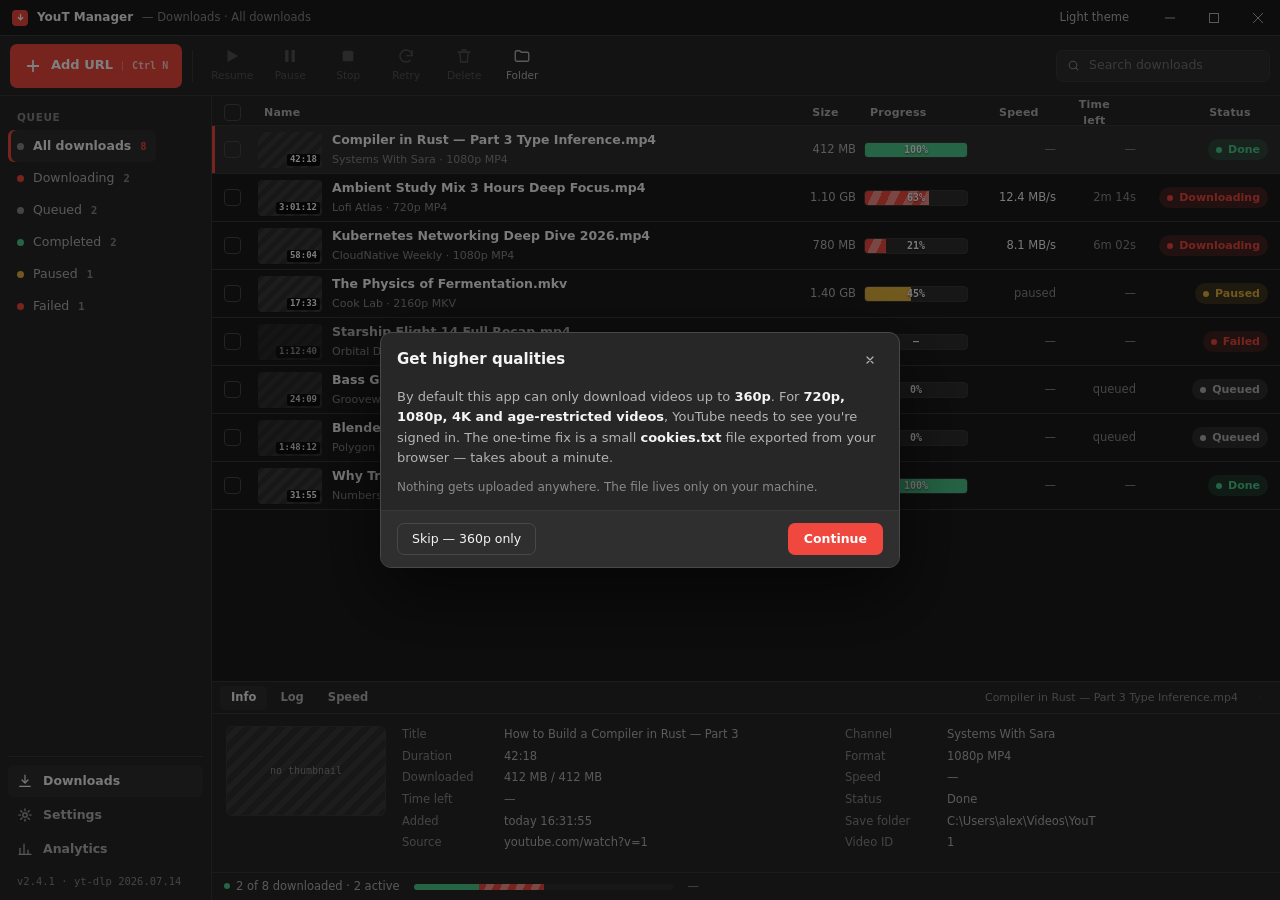
==== ui/index.html @ a1f57e92 "add MP3 extraction with bitrate selection" ====
<!doctype html>
<html>
<head>
  <meta charset="utf-8">
  <meta name="viewport" content="width=device-width, initial-scale=1">
  <title>YouT Manager</title>
  <link rel="stylesheet" href="styles.css">
</head>
<body>

<div class="app">

  <!-- ============ title bar ============ -->
  <div class="titlebar">
    <div class="title-logo">
      <svg width="9" height="9" viewBox="0 0 24 24" fill="none" stroke="#fff" stroke-width="3.4" stroke-linecap="round">
        <path d="M12 4v11"/><path d="M6 12l6 6 6-6"/>
      </svg>
    </div>
    <span class="title-name">YouT Manager</span>
    <span class="title-crumb">— <span id="crumb">Downloads · All downloads</span></span>
    <div class="title-spacer"></div>
    <button class="theme-btn" id="theme-btn"><span id="theme-label">Light</span> theme</button>
    <div class="win-controls">
      <button id="win-min" title="Minimize"><svg width="10" height="10" viewBox="0 0 10 10" stroke="currentColor" stroke-width="1"><path d="M0 5h10"/></svg></button>
      <button id="win-max" title="Maximize"><svg width="10" height="10" viewBox="0 0 10 10" fill="none" stroke="currentColor" stroke-width="1"><rect x="0.5" y="0.5" width="9" height="9"/></svg></button>
      <button class="close-btn" id="win-close" title="Close"><svg width="10" height="10" viewBox="0 0 10 10" stroke="currentColor" stroke-width="1"><path d="M0 0l10 10M10 0L0 10"/></svg></button>
    </div>
  </div>

  <!-- ============ toolbar ============ -->
  <div class="toolbar" id="toolbar">
    <button class="btn-primary" id="add-url-btn">
      <svg width="18" height="18" viewBox="0 0 24 24" fill="none" stroke="currentColor" stroke-width="2.4" stroke-linecap="round"><path d="M12 5v14M5 12h14"/></svg>
      Add URL <span class="kbd">Ctrl N</span>
    </button>
    <div class="tool-divider"></div>
    <div id="tool-buttons"><!-- populated by app.js --></div>
    <div class="title-spacer"></div>
    <div class="search">
      <svg width="13" height="13" viewBox="0 0 24 24" fill="none" stroke="currentColor" stroke-width="2" stroke-linecap="round"><circle cx="11" cy="11" r="7"/><path d="M20 20l-4.3-4.3"/></svg>
      <input id="search" placeholder="Search downloads" autocomplete="off"/>
    </div>
  </div>

  <!-- ============ main ============ -->
  <div class="main">

    <!-- --- sidebar --- -->
    <div class="sidebar">
      <div class="side-header">Queue</div>
      <div id="cat-list"><!-- populated --></div>
      <div class="side-fill"></div>
      <div class="side-nav">
        <button class="nav-btn active" data-view="downloads">
          <svg width="16" height="16" viewBox="0 0 24 24" fill="none" stroke="currentColor" stroke-width="1.8" stroke-linecap="round" stroke-linejoin="round"><path d="M12 3v11"/><path d="M7.5 10.5L12 15l4.5-4.5"/><path d="M4 20h16"/></svg>
          Downloads
        </button>
        <button class="nav-btn" data-view="settings">
          <svg width="16" height="16" viewBox="0 0 24 24" fill="none" stroke="currentColor" stroke-width="1.8" stroke-linecap="round" stroke-linejoin="round"><circle cx="12" cy="12" r="3.2"/><path d="M12 2.6v3M12 18.4v3M2.6 12h3M18.4 12h3M5.6 5.6l2.1 2.1M16.3 16.3l2.1 2.1M18.4 5.6l-2.1 2.1M7.7 16.3l-2.1 2.1"/></svg>
          Settings
        </button>
        <button class="nav-btn" data-view="analytics">
          <svg width="16" height="16" viewBox="0 0 24 24" fill="none" stroke="currentColor" stroke-width="1.8" stroke-linecap="round" stroke-linejoin="round"><path d="M4.5 20V11"/><path d="M10.5 20V4.5"/><path d="M16.5 20v-6.5"/><path d="M21 20H3"/></svg>
          Analytics
        </button>
        <div class="side-version">v2.4.1 · yt-dlp <span id="ytdlp-version">—</span></div>
      </div>
    </div>

    <!-- --- content --- -->
    <div class="content" id="content">

      <!-- downloads view -->
      <div id="view-downloads" class="view-downloads">
        <div class="tbl-header">
          <button class="chk" id="chk-all"><svg viewBox="0 0 24 24" fill="none" stroke="#fff" stroke-width="4" stroke-linecap="round" stroke-linejoin="round"><path d="M20 6L9 17l-5-5"/></svg></button>
          <button class="sort name" data-sort="file">Name <span class="arrow">▲</span></button>
          <button class="sort right" data-sort="size">Size <span class="arrow">▲</span></button>
          <button class="sort name" data-sort="pct">Progress <span class="arrow">▲</span></button>
          <button class="sort right" data-sort="speed">Speed <span class="arrow">▲</span></button>
          <button class="sort right" data-sort="eta">Time left <span class="arrow">▲</span></button>
          <button class="sort right" data-sort="status">Status <span class="arrow">▲</span></button>
        </div>
        <div class="tbl-body" id="tbl-body"><!-- rows --></div>

        <!-- detail panel -->
        <div class="detail">
          <div class="detail-tabs" id="detail-tabs">
            <button class="active" data-detail="Info">Info</button>
            <button data-detail="Log">Log</button>
            <button data-detail="Speed">Speed</button>
            <div class="detail-title"></div>
            <span class="detail-file" id="detail-file">—</span>
            <button class="detail-toggle" id="detail-toggle" title="Show / hide details">
              <svg width="13" height="13" viewBox="0 0 24 24" fill="none" stroke="currentColor" stroke-width="2" stroke-linecap="round"><path d="M6 15l6-6 6 6"/></svg>
            </button>
          </div>
          <div class="detail-body" id="detail-body"><!-- pane -->
            <div class="info-pane" id="pane-info">
              <div class="info-thumb"><div class="ph">thumbnail 1280×720</div></div>
              <div class="info-grid" id="info-grid"></div>
            </div>
            <div class="log-pane" id="pane-log" hidden></div>
            <div class="speed-pane" id="pane-speed" hidden>
              <div class="speed-head">
                <span class="speed-num" id="speed-num">0 MB/s</span>
                <span class="speed-note">aggregate · peak <span id="speed-peak">0 MB/s</span> · last 60 s</span>
              </div>
              <svg viewBox="0 0 600 92">
                <g stroke="var(--stroke)" stroke-width="1">
                  <line x1="0" y1="88" x2="600" y2="88"/>
                  <line x1="0" y1="59" x2="600" y2="59"/>
                  <line x1="0" y1="30" x2="600" y2="30"/>
                  <line x1="0" y1="2" x2="600" y2="2"/>
                </g>
                <polyline id="speed-line" fill="none" stroke="var(--acc)" stroke-width="1.8" points=""/>
                <g fill="var(--tx3)" font-size="9" font-family="var(--mono)">
                  <text x="4" y="12">60 MB/s</text><text x="4" y="86">0</text>
                </g>
              </svg>
            </div>
          </div>
        </div>

        <!-- status footer -->
        <div class="footer">
          <span class="status"><span class="dot"></span><span id="status-line">Ready</span></span>
          <div class="mini"><div class="done" id="mini-done" style="width:0%"></div><div class="active" id="mini-active" style="width:0%"></div></div>
          <span class="disk" id="disk-line">—</span>
        </div>
      </div>

      <!-- settings view -->
      <div id="view-settings" class="settings-view" hidden>
        <div class="settings-inner">
          <div>
            <div class="view-title">Settings</div>
            <div class="view-subtitle">Applies to new downloads · queued items keep the settings they were added with</div>
          </div>
          <div id="settings-groups"><!-- populated --></div>
          <div class="settings-actions">
            <button class="btn-accent" id="save-settings">Save changes</button>
            <button class="btn-plain" id="reset-settings">Reset to defaults</button>
            <span class="settings-config-path" id="config-path">—</span>
          </div>
        </div>
      </div>

      <!-- analytics view -->
      <div id="view-analytics" class="analytics-view" hidden>
        <div class="analytics-inner">
          <div class="analytics-head">
            <div class="title-block">
              <div class="view-title">Analytics</div>
              <div class="view-subtitle">Local history · nothing leaves this machine</div>
            </div>
            <button class="btn-hollow" id="export-csv">
              <svg width="13" height="13" viewBox="0 0 24 24" fill="none" stroke="currentColor" stroke-width="1.9" stroke-linecap="round"><path d="M12 16V4"/><path d="M7.5 11.5L12 16l4.5-4.5"/><path d="M4 20h16"/></svg>
              Export CSV
            </button>
            <button class="btn-danger-hollow" id="clear-history">Clear history</button>
          </div>
          <div class="stats-grid" id="stats-grid"></div>
          <div class="chart-card">
            <div class="chart-head">
              <span class="t">Downloads per day</span>
              <span class="s"><span id="chart-total">0 total</span></span>
              <div class="title-spacer"></div>
              <span class="l"><span class="sw" style="background:var(--acc)"></span>successful<span class="sw" style="background:var(--stroke2); margin-left:8px"></span>failed</span>
            </div>
            <svg viewBox="0 0 620 176">
              <g stroke="var(--stroke)" stroke-width="1">
                <line x1="26" y1="146" x2="620" y2="146"/>
                <line x1="26" y1="113.5" x2="620" y2="113.5"/>
                <line x1="26" y1="81" x2="620" y2="81"/>
                <line x1="26" y1="48.5" x2="620" y2="48.5"/>
                <line x1="26" y1="16" x2="620" y2="16"/>
              </g>
              <g fill="var(--tx3)" font-size="9.5" font-family="var(--mono)">
                <text x="0" y="149">0</text><text x="0" y="117">8</text><text x="0" y="84">16</text><text x="0" y="52">24</text><text x="0" y="19">32</text>
              </g>
              <g id="chart-bars"></g>
              <g id="chart-labels" fill="var(--tx3)" font-size="9.5" font-family="var(--mono)"></g>
            </svg>
          </div>
          <div class="hist-card">
            <div class="hist-head">Recent activity</div>
            <div class="hist-cols"><span>Timestamp</span><span>Title</span><span>Status</span><span>Size</span></div>
            <div id="hist-rows"></div>
          </div>
        </div>
      </div>

    </div>
  </div>

</div>

<!-- ============ Add URL modal ============ -->
<div class="modal-backdrop hidden" id="modal">
  <div class="modal" onclick="event.stopPropagation()">
    <div class="modal-head">
      <span class="t">Add download</span>
      <div class="title-spacer"></div>
      <button class="modal-close" id="modal-close">
        <svg width="12" height="12" viewBox="0 0 24 24" fill="none" stroke="currentColor" stroke-width="2.4" stroke-linecap="round"><path d="M18 6L6 18M6 6l12 12"/></svg>
      </button>
    </div>
    <div class="modal-tabs" id="modal-tabs">
      <button class="active" data-mtab="single">Single URL</button>
      <button data-mtab="batch">Multiple URLs</button>
    </div>
    <div class="modal-body">
      <!-- Stage 1: URL entry -->
      <div id="modal-single" class="field">
        <span class="field-label">Video or playlist URL</span>
        <div class="url-input" id="url-input">
          <input id="url-field" placeholder="https://www.youtube.com/watch?v=…" autocomplete="off"/>
          <svg class="icon-valid" width="15" height="15" viewBox="0 0 24 24" fill="none" stroke="currentColor" stroke-width="3" stroke-linecap="round" stroke-linejoin="round" hidden><path d="M20 6L9 17l-5-5"/></svg>
          <svg class="icon-invalid" width="15" height="15" viewBox="0 0 24 24" fill="none" stroke="currentColor" stroke-width="3" stroke-linecap="round" hidden><path d="M18 6L6 18M6 6l12 12"/></svg>
        </div>
        <span class="field-err" id="url-err" hidden>Only youtube.com and youtu.be links are supported.</span>
        <span id="fetch-status" class="field-hint" hidden></span>
      </div>
      <div id="modal-batch" class="field" hidden>
        <div class="field-row">
          <span class="field-label">One URL per line</span>
          <div class="title-spacer"></div>
          <span class="mono"><span id="batch-count">0</span> detected · duplicates skipped</span>
        </div>
        <textarea class="batch-area" id="batch-area" spellcheck="false" placeholder="https://www.youtube.com/watch?v=…&#10;https://youtu.be/…"></textarea>
      </div>

      <!-- Stage 2: revealed once formats are known / URLs are entered -->
      <div id="stage2" hidden>
        <div class="field" style="margin-bottom: 12px">
          <span class="field-label">Download as</span>
          <div class="mode-toggle" role="tablist">
            <button class="mode-btn active" data-mode="video" role="tab">
              <svg width="14" height="14" viewBox="0 0 24 24" fill="none" stroke="currentColor" stroke-width="1.8" stroke-linecap="round" stroke-linejoin="round"><rect x="2" y="6" width="16" height="12" rx="2"/><path d="M18 10l4-2v8l-4-2z"/></svg>
              Video
            </button>
            <button class="mode-btn" data-mode="audio" role="tab">
              <svg width="14" height="14" viewBox="0 0 24 24" fill="none" stroke="currentColor" stroke-width="1.8" stroke-linecap="round" stroke-linejoin="round"><path d="M9 18V5l12-2v13"/><circle cx="6" cy="18" r="3"/><circle cx="18" cy="16" r="3"/></svg>
              Audio (MP3)
            </button>
          </div>
        </div>
        <div class="field" id="quality-field">
          <span class="field-label" id="quality-label">Quality</span>
          <select class="set-select" id="dlg-quality" style="width:100%"></select>
        </div>
        <div class="field" style="margin-top: 12px">
          <span class="field-label">Save to</span>
          <div class="field-row" style="gap:7px">
            <input class="set-input mono flex1" id="dlg-folder" style="height:32px"/>
            <button class="set-btn" id="dlg-browse" style="height:32px">Browse…</button>
          </div>
        </div>
      </div>
    </div>
    <div class="modal-foot">
      <span class="hint" id="dlg-hint">Paste a URL to get started</span>
      <button class="btn-quiet" id="dlg-cancel">Cancel</button>
      <button class="btn-accent" id="dlg-download" disabled>Download</button>
    </div>
  </div>
</div>

<!-- ============ context menu ============ -->
<div class="ctx-menu hidden" id="ctx-menu"></div>

<!-- ============ first-run cookies wizard ============ -->
<div class="modal-backdrop hidden" id="wizard">
  <div class="modal" style="width:520px" onclick="event.stopPropagation()">
    <div class="modal-head">
      <span class="t">Get higher qualities</span>
      <div class="title-spacer"></div>
      <button class="modal-close" id="wiz-close">
        <svg width="12" height="12" viewBox="0 0 24 24" fill="none" stroke="currentColor" stroke-width="2.4" stroke-linecap="round"><path d="M18 6L6 18M6 6l12 12"/></svg>
      </button>
    </div>
    <div class="modal-body">
      <!-- step 1: intro -->
      <div id="wiz-step-1">
        <p style="font-size: 13px; line-height: 1.55; color: var(--tx2)">
          By default this app can only download videos up to <b style="color:var(--tx)">360p</b>.
          For <b style="color:var(--tx)">720p, 1080p, 4K and age-restricted videos</b>, YouTube
          needs to see you're signed in. The one-time fix is a small
          <b style="color:var(--tx)">cookies.txt</b> file exported from your browser — takes about
          a minute.
        </p>
        <p style="font-size: 12px; line-height: 1.5; color: var(--tx3); margin-top: 10px">
          Nothing gets uploaded anywhere. The file lives only on your machine.
        </p>
      </div>
      <!-- step 2: extension -->
      <div id="wiz-step-2" hidden>
        <p style="font-size: 13px; line-height: 1.55; color: var(--tx2)">
          <b style="color:var(--tx)">1.</b> Install the free extension
          <b style="color:var(--tx)">"Get cookies.txt LOCALLY"</b> for your browser:
        </p>
        <div style="margin: 12px 0; display: flex; flex-direction: column; gap: 6px">
          <a id="wiz-ext-link" href="#" target="_blank"
             style="display:flex;align-items:center;gap:9px;padding:10px 12px;border-radius:7px;background:var(--layer2);border:1px solid var(--stroke2);color:var(--tx);text-decoration:none;font-size:12.5px"
             onclick="event.stopPropagation()">
            <svg width="14" height="14" viewBox="0 0 24 24" fill="none" stroke="currentColor" stroke-width="2" stroke-linecap="round" stroke-linejoin="round"><path d="M18 13v6a2 2 0 0 1-2 2H5a2 2 0 0 1-2-2V8a2 2 0 0 1 2-2h6"/><polyline points="15 3 21 3 21 9"/><line x1="10" y1="14" x2="21" y2="3"/></svg>
            <span id="wiz-ext-label">Open the extension in your browser</span>
          </a>
        </div>
        <p style="font-size: 13px; line-height: 1.55; color: var(--tx2)">
          <b style="color:var(--tx)">2.</b> Open
          <a href="https://www.youtube.com" target="_blank" style="color:var(--acc);text-decoration:none">youtube.com</a>
          and make sure you're signed in.
        </p>
        <p style="font-size: 13px; line-height: 1.55; color: var(--tx2); margin-top: 8px">
          <b style="color:var(--tx)">3.</b> Click the extension icon → <b style="color:var(--tx)">Export</b> →
          save the file (default name <code style="font-family: var(--mono); font-size: 11.5px">cookies.txt</code>).
        </p>
      </div>
      <!-- step 3: import -->
      <div id="wiz-step-3" hidden>
        <p style="font-size: 13px; line-height: 1.55; color: var(--tx2)">
          Almost done. Point the app at your <code style="font-family: var(--mono); font-size: 12px">cookies.txt</code>:
        </p>
        <div id="wiz-detected" hidden style="margin-top: 12px">
          <div style="font-size: 11.5px; color: var(--tx3); text-transform: uppercase; letter-spacing: .4px; margin-bottom: 6px">Detected in Downloads</div>
          <div id="wiz-detected-list"></div>
        </div>
        <div style="margin-top: 14px; display: flex; gap: 8px; align-items: center">
          <input class="set-input mono flex1" id="wiz-cookies-path" placeholder="…or paste a path" style="height:34px"/>
          <button class="set-btn" id="wiz-browse" style="height:34px">Browse…</button>
        </div>
      </div>
    </div>
    <div class="modal-foot">
      <button class="btn-quiet" id="wiz-skip">Skip — 360p only</button>
      <div class="title-spacer"></div>
      <button class="btn-plain" id="wiz-back" hidden>Back</button>
      <button class="btn-accent" id="wiz-next">Continue</button>
    </div>
  </div>
</div>

<script src="app.js"></script>
</body>
</html>
---- ui/styles.css ----
/* ----- design tokens ------------------------------------------------ */

:root {
  --bg:     #1B1B1B;
  --layer:  #272727;
  --layer2: #2F2F2F;
  --layer3: #3A3A3A;
  --stroke: #383838;
  --stroke2:#484848;
  --tx:     #F4F4F4;
  --tx2:    #B4B4B4;
  --tx3:    #8A8A8A;
  --acc:    #F0483E;
  --accS:   color-mix(in srgb, var(--acc) 18%, transparent);
  --ok:     #4BC98A;
  --okS:    color-mix(in srgb, #4BC98A 16%, transparent);
  --bad:    #F0483E;
  --badS:   color-mix(in srgb, #F0483E 16%, transparent);
  --warn:   #E5B23C;
  --warnS:  color-mix(in srgb, #E5B23C 16%, transparent);
  --info:   #5AB7E8;
  --mono:   ui-monospace, 'Cascadia Mono', Consolas, monospace;
}

body.light {
  --bg:     #F6F6F6;
  --layer:  #FBFBFB;
  --layer2: #F0F0F0;
  --layer3: #E4E4E4;
  --stroke: #E1E1E1;
  --stroke2:#CFCFCF;
  --tx:     #1B1B1B;
  --tx2:    #565656;
  --tx3:    #8A8A8A;
  --ok:     #1F8A55;
  --okS:    color-mix(in srgb, #1F8A55 12%, transparent);
  --warn:   #9A6A00;
  --warnS:  color-mix(in srgb, #9A6A00 12%, transparent);
}

/* ----- reset -------------------------------------------------------- */

*, *::before, *::after { box-sizing: border-box; margin: 0; }
button, input, textarea, select { font: inherit; color: inherit; }
button { border: 0; background: none; cursor: pointer; }
input, textarea, select { outline: none; }

html, body { height: 100%; }
body {
  background: var(--bg);
  color: var(--tx);
  font: 13px/1.45 'Segoe UI Variable Text', 'Segoe UI', -apple-system, system-ui, sans-serif;
  -webkit-font-smoothing: antialiased;
  overflow: hidden;
  min-width: 900px;
}

/* The [hidden] attribute needs to beat inline display:flex on the view
   containers — otherwise switching to Settings just appends it below
   the Downloads view instead of replacing it. */
[hidden] { display: none !important; }

::-webkit-scrollbar { width: 12px; }
::-webkit-scrollbar-thumb {
  background: #6E6E6E;
  border: 4px solid transparent;
  background-clip: content-box;
  border-radius: 9px;
}
::-webkit-scrollbar-track { background: transparent; }

@keyframes stripes { to { background-position: 20px 0; } }
@keyframes glow    { 50% { opacity: .35; } }

/* ----- app shell ---------------------------------------------------- */

.app { display: flex; flex-direction: column; height: 100vh; overflow: hidden; }

.titlebar {
  height: 36px; flex: none;
  display: flex; align-items: center; gap: 9px;
  padding-left: 12px;
  border-bottom: 1px solid var(--stroke);
  user-select: none;
  -webkit-app-region: drag;
}
.titlebar > *, .titlebar button { -webkit-app-region: no-drag; }
.title-logo {
  width: 16px; height: 16px; border-radius: 4px; background: var(--acc);
  display: flex; align-items: center; justify-content: center;
}
.title-name  { font-size: 12px; font-weight: 600; }
.title-crumb { font-size: 11.5px; color: var(--tx3); }
.title-spacer { flex: 1; }
.theme-btn {
  height: 24px; padding: 0 10px; border-radius: 5px;
  font-size: 11.5px; color: var(--tx2);
  transition: background 120ms ease-out, color 120ms ease-out;
}
.theme-btn:hover { background: var(--layer2); color: var(--tx); }

.win-controls { display: flex; }
.win-controls button {
  width: 44px; height: 36px;
  display: flex; align-items: center; justify-content: center;
  color: var(--tx2);
}
.win-controls button:hover { background: var(--layer2); }
.win-controls .close-btn:hover { background: #C42B1C; color: #fff; }

/* ----- toolbar ------------------------------------------------------ */

.toolbar {
  height: 60px; flex: none;
  display: flex; align-items: center; gap: 4px;
  padding: 0 10px;
  border-bottom: 1px solid var(--stroke);
  background: var(--layer);
}
.btn-primary {
  height: 44px; padding: 0 14px; border-radius: 7px;
  background: var(--acc); color: #fff;
  display: flex; align-items: center; gap: 9px;
  font-size: 13px; font-weight: 600;
  transition: filter 120ms ease-out, transform 80ms ease;
}
.btn-primary:hover  { filter: brightness(1.09); }
.btn-primary:active { transform: translateY(1px); }
.btn-primary .kbd {
  font: 600 10px/1 var(--mono); opacity: .75;
  border-left: 1px solid rgba(255,255,255,.4);
  padding-left: 9px;
}
.tool-divider {
  width: 1px; height: 32px; background: var(--stroke); margin: 0 6px;
}
.tool-btn {
  width: 58px; height: 46px; border-radius: 7px;
  display: flex; flex-direction: column; align-items: center; justify-content: center;
  gap: 3px;
  color: var(--tx2);
  transition: background 120ms ease-out;
}
.tool-btn:hover:not(:disabled)  { background: var(--layer2); }
.tool-btn:active:not(:disabled) { background: var(--layer3); }
.tool-btn:disabled              { opacity: .45; color: var(--tx3); cursor: not-allowed; }
.tool-btn span                  { font-size: 10.5px; font-weight: 500; }

.search {
  display: flex; align-items: center; gap: 7px;
  height: 32px; width: 214px;
  padding: 0 10px;
  border-radius: 7px;
  background: var(--layer2);
  border: 1px solid var(--stroke);
}
.search input {
  flex: 1; min-width: 0;
  background: none; border: 0; font-size: 12.5px;
}
.search svg { color: var(--tx3); flex: none; }

/* ----- main + sidebar ----------------------------------------------- */

.main { flex: 1; display: flex; min-height: 0; }

.sidebar {
  width: 212px; flex: none;
  border-right: 1px solid var(--stroke);
  background: var(--layer);
  display: flex; flex-direction: column;
  padding: 8px;
  overflow-y: auto;
}
.side-header {
  font-size: 10.5px; font-weight: 700; letter-spacing: .6px;
  text-transform: uppercase; color: var(--tx3);
  padding: 6px 9px 5px;
}
.cat-btn {
  height: 32px; flex: none;
  display: flex; align-items: center; gap: 9px;
  padding: 0 9px;
  border-radius: 6px;
  font-size: 12.5px; font-weight: 400;
  color: var(--tx2); background: transparent;
  transition: background 120ms ease-out, color 120ms ease-out;
}
.cat-btn:hover { background: var(--layer2); }
.cat-btn.active {
  color: var(--tx); font-weight: 600;
  background: var(--layer2);
  box-shadow: inset 3px 0 0 var(--acc);
}
.cat-dot   { width: 7px; height: 7px; border-radius: 4px; flex: none; }
.cat-label { flex: 1; text-align: left; white-space: nowrap; }
.cat-count {
  font: 600 10.5px/1 var(--mono);
  color: var(--tx3);
  font-variant-numeric: tabular-nums;
}
.cat-btn.active .cat-count { color: var(--acc); }

.lib-row {
  height: 30px;
  display: flex; align-items: center; gap: 9px;
  padding: 0 9px; border-radius: 6px;
  font-size: 12.5px; color: var(--tx2);
  transition: background 120ms ease-out, color 120ms ease-out;
}
.lib-row:hover { background: var(--layer2); color: var(--tx); }
.lib-square { width: 7px; height: 7px; flex: none; border: 1px solid var(--stroke2); border-radius: 2px; }

.side-fill { flex: 1; min-height: 12px; }
.side-nav {
  border-top: 1px solid var(--stroke);
  padding-top: 8px;
  display: flex; flex-direction: column; gap: 2px;
}
.nav-btn {
  height: 32px;
  display: flex; align-items: center; gap: 10px;
  padding: 0 9px; border-radius: 6px;
  font-size: 12.5px; font-weight: 550;
  color: var(--tx2); background: transparent;
  transition: background 120ms ease-out, color 120ms ease-out;
}
.nav-btn:hover { background: var(--layer2); }
.nav-btn.active { color: var(--tx); background: var(--layer2); }
.nav-btn svg { flex: none; }

.side-version { padding: 7px 9px 2px; font: 400 10.5px/1.5 var(--mono); color: var(--tx3); }

/* ----- content area ------------------------------------------------- */

.content { flex: 1; display: flex; flex-direction: column; min-width: 0; }
.view-downloads { flex: 1; display: flex; flex-direction: column; min-height: 0; }

/* ----- downloads table ---------------------------------------------- */

.tbl-header, .tbl-row {
  display: grid; align-items: center; gap: 8px;
  padding: 0 12px;
  grid-template-columns: 26px minmax(190px, 1fr) 72px 104px 80px 72px 124px;
}
.tbl-header {
  height: 30px; flex: none;
  border-bottom: 1px solid var(--stroke);
  background: var(--layer);
}
.tbl-header .sort {
  display: flex; align-items: center; gap: 5px;
  font-size: 11px; font-weight: 600; letter-spacing: .2px;
  color: var(--tx2);
  transition: color 120ms ease-out;
}
.tbl-header .sort.name  { justify-content: flex-start; }
.tbl-header .sort.right { justify-content: flex-end; }
.tbl-header .sort.active { color: var(--tx); }
.tbl-header .sort .arrow { font-size: 8px; opacity: 0; }
.tbl-header .sort.active .arrow { opacity: 1; }
.tbl-header .sort:hover { color: var(--tx); }

.tbl-body { flex: 1; overflow-y: auto; background: var(--bg); }

.tbl-row {
  height: 48px;
  border-bottom: 1px solid var(--stroke);
  cursor: default;
  transition: background 120ms ease-out;
}
.tbl-row:hover { background: var(--layer2); }
.tbl-row.selected {
  background: var(--layer2);
  box-shadow: inset 3px 0 0 var(--acc);
}
body.density-compact .tbl-row { height: 38px; }

.tbl-empty { padding: 54px 0; text-align: center; font-size: 12.5px; color: var(--tx3); }

/* checkbox */
.chk {
  width: 17px; height: 17px; border-radius: 4px;
  border: 1.5px solid var(--stroke2); background: transparent;
  display: flex; align-items: center; justify-content: center;
  transition: border-color 120ms ease-out, background 120ms ease-out;
  flex: none;
}
.chk svg {
  opacity: 0;
  width: 13px; height: 13px;
  transition: opacity 90ms ease-out;
}
.chk.on { border-color: var(--acc); background: var(--acc); }
.chk.on svg { opacity: 1; }
.chk:hover { border-color: var(--acc); }

/* name column */
.name-cell { display: flex; align-items: center; gap: 10px; min-width: 0; }
.thumb {
  width: 64px; height: 36px; flex: none;
  border-radius: 4px; position: relative; overflow: hidden;
  background: repeating-linear-gradient(135deg, var(--layer2) 0 5px, var(--layer3) 5px 10px);
}
.thumb.dim  { opacity: .5; }
.thumb.mid  { opacity: .8; }
.thumb img {
  width: 100%; height: 100%; object-fit: cover; display: block;
}
.thumb .dur {
  position: absolute; right: 2px; bottom: 2px;
  padding: 0 3px; border-radius: 2px;
  background: rgba(0,0,0,.78); color: #fff;
  font: 600 9px/1.3 var(--mono);
}
.name-text { min-width: 0; display: flex; flex-direction: column; gap: 2px; }
.name-title {
  font-size: 12.5px; font-weight: 550;
  white-space: nowrap; overflow: hidden; text-overflow: ellipsis;
  color: var(--tx);
}
.name-title.failed { color: var(--tx2); }
.name-meta {
  font-size: 11px; color: var(--tx3);
  white-space: nowrap; overflow: hidden; text-overflow: ellipsis;
}

.size, .speed, .eta { text-align: right; font-variant-numeric: tabular-nums; }
.size  { font-size: 11.5px; color: var(--tx2); }
.speed { font-size: 11.5px; color: var(--tx3); }
.speed.active { color: var(--tx); }
.eta   { font-size: 11.5px; color: var(--tx3); }

.pbar {
  height: 16px; border-radius: 4px;
  background: var(--layer2); border: 1px solid var(--stroke);
  position: relative; overflow: hidden;
}
.pbar .fill {
  position: absolute; left: 0; top: 0; bottom: 0;
  transition: width 300ms ease-out;
}
.pbar .fill.downloading {
  background: repeating-linear-gradient(115deg, var(--acc) 0 8px, color-mix(in srgb, var(--acc) 62%, white) 8px 16px);
  animation: stripes .8s linear infinite;
}
.pbar .fill.done   { background: var(--ok); }
.pbar .fill.paused { background: var(--warn); }
.pbar .txt {
  position: absolute; inset: 0;
  display: flex; align-items: center; justify-content: center;
  font: 600 10px/1 var(--mono); color: var(--tx);
  text-shadow: 0 1px 2px rgba(0,0,0,.5);
}

.status-cell {
  display: flex; align-items: center; justify-content: flex-end;
  gap: 6px; position: relative;
}
.row-actions { display: flex; gap: 2px; margin-right: 2px; opacity: 0; transition: opacity 120ms ease-out; }
.tbl-row:hover .row-actions { opacity: 1; }
.row-actions button {
  width: 22px; height: 22px; border-radius: 5px;
  display: flex; align-items: center; justify-content: center;
  color: var(--tx2);
  transition: background 120ms ease-out, color 120ms ease-out;
}
.row-actions button:hover { background: var(--layer3); color: var(--tx); }
.row-actions .danger:hover { background: var(--badS); color: var(--bad); }

.badge {
  display: flex; align-items: center; gap: 6px;
  height: 21px; padding: 0 8px; border-radius: 11px;
  font-size: 11px; font-weight: 600; white-space: nowrap;
}
.badge .dot { width: 6px; height: 6px; border-radius: 4px; }
.badge.done       { color: var(--ok);   background: var(--okS); }
.badge.downloading{ color: var(--acc);  background: var(--accS); }
.badge.failed     { color: var(--bad);  background: var(--badS); }
.badge.paused     { color: var(--warn); background: var(--warnS); }
.badge.queued     { color: var(--tx2);  background: var(--layer2); }
.badge.downloading .dot { background: var(--acc);  animation: glow 1.4s infinite; }
.badge.done .dot        { background: var(--ok); }
.badge.failed .dot      { background: var(--bad); }
.badge.paused .dot      { background: var(--warn); }
.badge.queued .dot      { background: var(--tx2); }

.err-tooltip {
  position: absolute; right: 0; top: 26px;
  width: 268px; padding: 9px 11px;
  border-radius: 8px;
  background: var(--layer3); border: 1px solid var(--stroke2);
  box-shadow: 0 16px 36px rgba(0,0,0,.5);
  z-index: 30; pointer-events: none;
}
.err-tooltip .h { font-size: 11px; font-weight: 700; color: var(--bad); margin-bottom: 4px; }
.err-tooltip .b { font-size: 11.5px; line-height: 1.5; color: var(--tx2); }

/* ----- detail panel ------------------------------------------------- */

.detail {
  flex: none;
  border-top: 1px solid var(--stroke);
  background: var(--layer);
}
.detail-tabs {
  height: 32px;
  display: flex; align-items: center; gap: 2px;
  padding: 0 8px;
  border-bottom: 1px solid var(--stroke);
}
.detail-tabs.closed { border-bottom-color: transparent; }
.detail-tabs button {
  height: 24px; padding: 0 11px; border-radius: 5px;
  font-size: 11.5px; font-weight: 550; color: var(--tx2);
  transition: background 120ms ease-out, color 120ms ease-out;
}
.detail-tabs button.active { color: var(--tx); background: var(--layer2); }
.detail-tabs button:hover  { color: var(--tx); }
.detail-title { flex: 1; }
.detail-file { font-size: 11px; color: var(--tx3); margin-right: 8px; }
.detail-toggle {
  width: 24px; height: 24px; border-radius: 5px;
  display: flex; align-items: center; justify-content: center;
  color: var(--tx2);
  transition: background 120ms ease-out;
}
.detail-toggle:hover { background: var(--layer2); color: var(--tx); }
.detail-toggle svg  { transition: transform 160ms ease; }
.detail-toggle.closed svg { transform: rotate(180deg); }

.detail-body {
  height: 158px;
  display: flex;
  overflow: hidden;
  transition: height 160ms ease;
}
.detail-body.closed { height: 0; border-top-color: transparent; }

.info-pane { flex: 1; display: flex; gap: 16px; padding: 12px 14px; min-width: 0; }
.info-thumb {
  width: 160px; height: 90px; flex: none;
  border-radius: 6px; position: relative; overflow: hidden;
  background: repeating-linear-gradient(135deg, var(--layer2) 0 6px, var(--layer3) 6px 12px);
  border: 1px solid var(--stroke);
}
.info-thumb img {
  width: 100%; height: 100%; object-fit: cover; display: block;
}
.info-thumb .ph {
  position: absolute; left: 50%; top: 50%; transform: translate(-50%,-50%);
  font: 400 10px/1 var(--mono); color: var(--tx3);
}
.info-grid {
  flex: 1; min-width: 0;
  display: grid; grid-template-columns: repeat(2, minmax(0, 1fr));
  gap: 5px 22px; align-content: start;
}
.info-grid > div { display: flex; gap: 10px; min-width: 0; font-size: 11.5px; }
.info-grid .k { width: 92px; flex: none; color: var(--tx3); }
.info-grid .v {
  flex: 1; min-width: 0;
  overflow: hidden; text-overflow: ellipsis; white-space: nowrap;
  color: var(--tx2);
}

.log-pane {
  flex: 1; min-width: 0;
  padding: 10px 14px; overflow-y: auto;
  display: flex; flex-direction: column; gap: 3px;
}
.log-line {
  font: 400 11px/1.6 var(--mono);
  white-space: pre-wrap;
}
.log-line.tx  { color: var(--tx); }
.log-line.tx2 { color: var(--tx2); }
.log-line.tx3 { color: var(--tx3); }
.log-line.acc { color: var(--acc); }
.log-line.ok  { color: var(--ok); }
.log-line.bad { color: var(--bad); }
.log-line.warn{ color: var(--warn); }

.speed-pane {
  flex: 1; min-width: 0;
  padding: 10px 14px;
  display: flex; flex-direction: column; gap: 6px;
}
.speed-head { display: flex; align-items: baseline; gap: 10px; }
.speed-num  { font-size: 20px; font-weight: 600; font-variant-numeric: tabular-nums; }
.speed-note { font-size: 11.5px; color: var(--tx3); }
.speed-pane svg { width: 100%; flex: 1; }

/* ----- status footer ------------------------------------------------ */

.footer {
  height: 28px; flex: none;
  display: flex; align-items: center; gap: 14px;
  padding: 0 12px;
  border-top: 1px solid var(--stroke);
  background: var(--layer);
  font-size: 11.5px; color: var(--tx2);
}
.footer .status { display: flex; align-items: center; gap: 6px; }
.footer .status .dot {
  width: 6px; height: 6px; border-radius: 4px;
  background: var(--ok);
  animation: glow 2s infinite;
}
.footer .mini {
  flex: 1; min-width: 40px; max-width: 260px;
  height: 6px; border-radius: 4px;
  background: var(--layer2);
  overflow: hidden;
  display: flex;
}
.footer .mini .done { background: var(--ok); }
.footer .mini .active {
  background: repeating-linear-gradient(115deg, var(--acc) 0 7px, color-mix(in srgb, var(--acc) 60%, white) 7px 14px);
  animation: stripes .8s linear infinite;
}
.footer .disk { font-variant-numeric: tabular-nums; color: var(--tx3); white-space: nowrap; }

/* ----- settings view ----------------------------------------------- */

.settings-view { flex: 1; overflow-y: auto; min-width: 0; }
.settings-inner {
  max-width: 800px;
  padding: 20px 24px 44px;
  display: flex; flex-direction: column; gap: 18px;
}
.view-title      { font-size: 19px; font-weight: 620; }
.view-subtitle   { font-size: 12px; color: var(--tx3); margin-top: 3px; }
.set-group {
  border: 1px solid var(--stroke); border-radius: 9px;
  background: var(--layer); overflow: hidden;
}
.set-group-head {
  padding: 10px 14px; border-bottom: 1px solid var(--stroke);
  display: flex; align-items: center; gap: 9px;
}
.set-group-head .t { font-size: 12.5px; font-weight: 620; }
.set-group-head .n { font-size: 11.5px; color: var(--tx3); }
.set-rows { padding: 0 14px; }
.set-row {
  display: flex; align-items: center; gap: 18px;
  padding: 12px 0;
  border-bottom: 1px solid var(--stroke);
}
.set-row:last-child { border-bottom-color: transparent; }
.set-row .lbl { width: 262px; flex: none; }
.set-row .name { font-size: 12.5px; font-weight: 550; }
.set-row .desc { font-size: 11.5px; color: var(--tx3); }
.set-row .ctrl {
  flex: 1; min-width: 0;
  display: flex; align-items: center; gap: 8px;
  justify-content: flex-end;
}

.set-input, .set-select {
  height: 31px; padding: 0 10px; border-radius: 6px;
  background: var(--layer2); border: 1px solid var(--stroke2);
  font-size: 12.5px;
  transition: border-color 120ms ease-out;
}
.set-input:focus, .set-select:focus { border-color: var(--acc); }
.set-input.mono { font: 400 11.5px var(--mono); }
.set-input.small { width: 96px; font-variant-numeric: tabular-nums; }
.set-select { width: 210px; padding: 0 9px; }
.set-btn {
  height: 31px; padding: 0 13px; border-radius: 6px;
  background: var(--layer2); border: 1px solid var(--stroke2);
  font-size: 12px;
  transition: background 120ms ease-out;
}
.set-btn:hover { background: var(--layer3); }
.set-area {
  flex: 1; height: 62px; resize: vertical;
  padding: 8px 10px; border-radius: 6px;
  background: var(--layer2); border: 1px solid var(--stroke2);
  font: 400 11.5px/1.7 var(--mono); color: var(--tx);
}

.slider-wrap { flex: 1; display: flex; align-items: center; gap: 12px; max-width: 330px; }
.slider {
  flex: 1; height: 20px;
  display: flex; align-items: center;
  cursor: pointer; touch-action: none;
}
.slider .track {
  width: 100%; height: 4px; border-radius: 3px;
  background: var(--layer3); position: relative;
}
.slider .track .fill {
  position: absolute; left: 0; top: 0; bottom: 0;
  border-radius: 3px; background: var(--acc);
}
.slider .track .knob {
  position: absolute; top: -6px;
  margin-left: -8px;
  width: 16px; height: 16px; border-radius: 9px;
  background: #fff;
  box-shadow: 0 1px 4px rgba(0,0,0,.5);
}
.slider-val {
  width: 44px; text-align: right;
  font-size: 12.5px; font-weight: 600; font-variant-numeric: tabular-nums;
}

.toggle {
  width: 40px; height: 22px; flex: none;
  border-radius: 12px; padding: 2px;
  display: flex; align-items: center;
  background: transparent; border: 1px solid var(--stroke2);
  justify-content: flex-start;
  transition: background 160ms ease, border-color 160ms ease, justify-content 160ms ease;
}
.toggle:hover { filter: brightness(1.12); }
.toggle .knob {
  width: 16px; height: 16px; border-radius: 9px;
  background: var(--tx2);
  box-shadow: 0 1px 3px rgba(0,0,0,.45);
  transition: background 160ms ease;
}
.toggle.on {
  background: var(--acc); border-color: var(--acc);
  justify-content: flex-end;
}
.toggle.on .knob { background: #fff; }

.settings-actions {
  display: flex; gap: 8px; align-items: center;
}
.btn-accent {
  height: 32px; padding: 0 16px; border-radius: 7px;
  background: var(--acc); color: #fff;
  font-size: 12.5px; font-weight: 600;
  transition: filter 120ms ease-out, transform 80ms ease;
}
.btn-accent:hover  { filter: brightness(1.09); }
.btn-accent:active { transform: translateY(1px); }
.btn-plain {
  height: 32px; padding: 0 14px; border-radius: 7px;
  background: var(--layer2); border: 1px solid var(--stroke2);
  font-size: 12.5px;
  transition: background 120ms ease-out;
}
.btn-plain:hover { background: var(--layer3); }
.settings-config-path { font: 400 11px/1 var(--mono); color: var(--tx3); margin-left: 4px; }

/* ----- analytics view ---------------------------------------------- */

.analytics-view { flex: 1; overflow-y: auto; min-width: 0; }
.analytics-inner {
  padding: 20px 24px 40px;
  display: flex; flex-direction: column; gap: 14px;
}
.analytics-head { display: flex; align-items: flex-end; gap: 12px; }
.analytics-head .title-block { flex: 1; }
.btn-hollow {
  height: 31px; padding: 0 13px; border-radius: 7px;
  background: var(--layer2); border: 1px solid var(--stroke2);
  font-size: 12.5px;
  display: flex; align-items: center; gap: 7px;
  transition: background 120ms ease-out;
}
.btn-hollow:hover { background: var(--layer3); }
.btn-danger-hollow {
  height: 31px; padding: 0 13px; border-radius: 7px;
  border: 1px solid var(--stroke2); color: var(--tx2);
  font-size: 12.5px;
  transition: background 120ms ease-out, color 120ms ease-out, border-color 120ms ease-out;
}
.btn-danger-hollow:hover {
  background: var(--badS); color: var(--bad); border-color: var(--bad);
}

.stats-grid { display: grid; grid-template-columns: repeat(4, 1fr); gap: 10px; }
.stat-card {
  padding: 12px 14px; border-radius: 9px;
  background: var(--layer); border: 1px solid var(--stroke);
  display: flex; flex-direction: column; gap: 6px;
}
.stat-card .lbl {
  display: flex; align-items: center; gap: 7px;
  font-size: 11px; font-weight: 600; letter-spacing: .3px;
  text-transform: uppercase; color: var(--tx3);
}
.stat-card .lbl .dot { width: 7px; height: 7px; border-radius: 4px; }
.stat-card .val {
  font-size: 25px; font-weight: 620; letter-spacing: -.5px;
  font-variant-numeric: tabular-nums;
}
.stat-card .note { font-size: 11.5px; color: var(--tx3); }

.chart-card {
  padding: 14px 16px 8px; border-radius: 9px;
  background: var(--layer); border: 1px solid var(--stroke);
}
.chart-head { display: flex; align-items: center; gap: 10px; margin-bottom: 12px; }
.chart-head .t { font-size: 12.5px; font-weight: 620; }
.chart-head .s { font-size: 11.5px; color: var(--tx3); }
.chart-head .l { display: flex; align-items: center; gap: 6px; font-size: 11px; color: var(--tx3); }
.chart-head .l .sw { width: 8px; height: 8px; border-radius: 2px; }
.chart-card svg { width: 100%; height: 172px; display: block; }

.hist-card {
  border-radius: 9px; background: var(--layer); border: 1px solid var(--stroke); overflow: hidden;
}
.hist-head {
  padding: 11px 14px; border-bottom: 1px solid var(--stroke);
  font-size: 12.5px; font-weight: 620;
}
.hist-cols, .hist-row {
  display: grid; grid-template-columns: 132px 1fr 112px 86px;
  gap: 12px; padding: 8px 14px;
  border-bottom: 1px solid var(--stroke);
}
.hist-cols {
  font-size: 11px; font-weight: 600; letter-spacing: .3px;
  text-transform: uppercase; color: var(--tx3);
}
.hist-cols span:last-child { text-align: right; }
.hist-row {
  align-items: center; font-size: 12px;
  transition: background 120ms ease-out;
}
.hist-row:hover { background: var(--layer2); }
.hist-row:last-child { border-bottom-color: transparent; }
.hist-row .time { font: 400 11px/1 var(--mono); color: var(--tx3); font-variant-numeric: tabular-nums; }
.hist-row .title { white-space: nowrap; overflow: hidden; text-overflow: ellipsis; }
.hist-row .size  { text-align: right; color: var(--tx2); font-variant-numeric: tabular-nums; }
.hist-row .st {
  display: inline-flex; align-items: center; gap: 5px;
  height: 20px; padding: 0 8px; border-radius: 11px;
  font-size: 11px; font-weight: 600;
}
.hist-row .st .dot { width: 5px; height: 5px; border-radius: 3px; }
.hist-row .st.done   { color: var(--ok);   background: var(--okS); }
.hist-row .st.done .dot   { background: var(--ok); }
.hist-row .st.failed { color: var(--bad);  background: var(--badS); }
.hist-row .st.failed .dot { background: var(--bad); }
.hist-row .st.queued { color: var(--tx2);  background: var(--layer2); }
.hist-row .st.queued .dot { background: var(--tx2); }

/* ----- modal dialog ------------------------------------------------- */

.modal-backdrop {
  position: fixed; inset: 0; z-index: 80;
  background: rgba(0,0,0,.5);
  display: flex; align-items: center; justify-content: center;
}
.modal-backdrop.hidden { display: none; }
.modal {
  width: 560px; max-width: 92vw;
  border-radius: 11px;
  background: var(--layer); border: 1px solid var(--stroke2);
  box-shadow: 0 28px 70px rgba(0,0,0,.6);
  overflow: hidden;
}
.modal-head { padding: 14px 16px 0; display: flex; align-items: center; gap: 10px; }
.modal-head .t { font-size: 15px; font-weight: 620; }
.modal-close {
  width: 26px; height: 26px; border-radius: 6px;
  display: flex; align-items: center; justify-content: center;
  color: var(--tx2);
  transition: background 120ms ease-out, color 120ms ease-out;
}
.modal-close:hover { background: var(--layer3); color: var(--tx); }
.modal-tabs {
  padding: 10px 16px 0;
  display: flex; gap: 2px;
  border-bottom: 1px solid var(--stroke);
}
.modal-tabs button {
  height: 32px; padding: 0 12px;
  font-size: 12.5px; font-weight: 550; color: var(--tx2);
  transition: color 120ms ease-out, box-shadow 120ms ease-out;
}
.modal-tabs button:hover { color: var(--tx); }
.modal-tabs button.active {
  color: var(--tx);
  box-shadow: inset 0 -2px 0 var(--acc);
}
.modal-body {
  padding: 14px 16px;
  display: flex; flex-direction: column; gap: 12px;
}
.field { display: flex; flex-direction: column; gap: 6px; }
.field-label { font-size: 11.5px; font-weight: 600; color: var(--tx2); }
.field-row { display: flex; align-items: center; }
.field-row .flex1 { flex: 1; }
.field-row .mono { font: 400 11px/1 var(--mono); color: var(--tx3); }

.url-input {
  display: flex; align-items: center; gap: 9px;
  height: 36px; padding: 0 11px;
  border-radius: 7px;
  background: var(--layer2);
  border: 1.5px solid var(--stroke2);
  transition: border-color 120ms ease-out, box-shadow 120ms ease-out;
}
.url-input input { flex: 1; min-width: 0; background: none; border: 0; font-size: 12.5px; }
.url-input.focus { border-color: var(--acc); box-shadow: 0 0 0 3px var(--accS); }
.url-input.invalid { border-color: var(--bad); }
.url-input .icon-valid   { color: var(--ok); }
.url-input .icon-invalid { color: var(--bad); }
.field-err  { font-size: 11.5px; color: var(--bad); }
.field-hint { font-size: 11.5px; color: var(--tx3); }
.field-hint.loading::after {
  content: ""; display: inline-block; width: 8px; height: 8px; margin-left: 6px;
  border-radius: 50%; background: var(--acc); animation: glow 1.2s infinite;
  vertical-align: middle;
}

.btn-accent:disabled, .btn-inbetween:disabled {
  opacity: .45; cursor: not-allowed; filter: none !important; transform: none !important;
}

.playlist-chip {
  display: flex; align-items: center; gap: 10px;
  padding: 8px 10px; border-radius: 7px;
  background: var(--accS);
  border: 1px solid color-mix(in srgb, var(--acc) 40%, transparent);
}
.playlist-chip .lbl { font-size: 11.5px; font-weight: 650; color: var(--acc); }
.playlist-chip .meta { font-size: 11.5px; color: var(--tx2); }
.playlist-chip button {
  height: 24px; padding: 0 10px; border-radius: 5px;
  font-size: 11.5px;
}
.playlist-chip .expand  { background: var(--acc); color: #fff; font-weight: 600; }
.playlist-chip .expand:hover  { filter: brightness(1.09); }
.playlist-chip .choose  {
  border: 1px solid var(--stroke2); color: var(--tx2);
  transition: background 120ms ease-out, color 120ms ease-out;
}
.playlist-chip .choose:hover { background: var(--layer3); color: var(--tx); }

.batch-area {
  height: 112px; resize: vertical;
  padding: 9px 11px; border-radius: 7px;
  background: var(--layer2); border: 1px solid var(--stroke2);
  font: 400 11.5px/1.7 var(--mono); color: var(--tx);
}
.two-col { display: grid; grid-template-columns: 1fr 1fr; gap: 10px; }

.mode-toggle {
  display: grid; grid-template-columns: 1fr 1fr; gap: 4px;
  padding: 3px; border-radius: 8px;
  background: var(--layer2); border: 1px solid var(--stroke2);
}
.mode-btn {
  height: 34px; padding: 0 12px; border-radius: 5px;
  display: flex; align-items: center; justify-content: center; gap: 8px;
  font-size: 12.5px; font-weight: 550;
  color: var(--tx2); background: transparent;
  transition: background 120ms ease-out, color 120ms ease-out;
}
.mode-btn:hover { color: var(--tx); }
.mode-btn.active {
  background: var(--acc); color: #fff;
}
.mode-btn.active:hover { color: #fff; }

.modal-foot {
  padding: 12px 16px;
  border-top: 1px solid var(--stroke);
  display: flex; align-items: center; gap: 8px;
  background: var(--layer2);
}
.modal-foot .hint { font-size: 11.5px; color: var(--tx3); flex: 1; }
.btn-quiet {
  height: 32px; padding: 0 14px; border-radius: 7px;
  border: 1px solid var(--stroke2);
  font-size: 12.5px;
  transition: background 120ms ease-out;
}
.btn-quiet:hover { background: var(--layer3); }
.btn-inbetween {
  height: 32px; padding: 0 14px; border-radius: 7px;
  background: var(--layer3); border: 1px solid var(--stroke2);
  font-size: 12.5px; font-weight: 550;
  transition: filter 120ms ease-out;
}
.btn-inbetween:hover { filter: brightness(1.15); }

/* ----- context menu ----------------------------------------------- */

.ctx-menu {
  position: fixed; z-index: 70;
  width: 244px; padding: 5px;
  border-radius: 9px;
  background: var(--layer3); border: 1px solid var(--stroke2);
  box-shadow: 0 20px 46px rgba(0,0,0,.55);
}
.ctx-menu.hidden { display: none; }
.ctx-menu button {
  width: 100%; height: 28px; padding: 0 9px;
  border-radius: 6px;
  display: flex; align-items: center; gap: 9px;
  font-size: 12.5px; color: var(--tx);
  /* Never let a label wrap onto a second line — it stretches the row
     and the whole menu looks broken. Clip with ellipsis instead. */
  white-space: nowrap;
  transition: background 90ms ease-out, color 90ms ease-out;
}
.ctx-menu button.sep { border-top: 1px solid var(--stroke); margin-top: 4px; }
.ctx-menu button.danger { color: var(--bad); }
.ctx-menu button:hover { background: var(--acc); color: #fff; }
.ctx-menu .g { width: 13px; flex: none; text-align: center; font-size: 11px; }
.ctx-menu .label { flex: 1; overflow: hidden; text-overflow: ellipsis; }
.ctx-menu .k { margin-left: auto; font: 400 10.5px/1 var(--mono); opacity: .6; flex: none; }
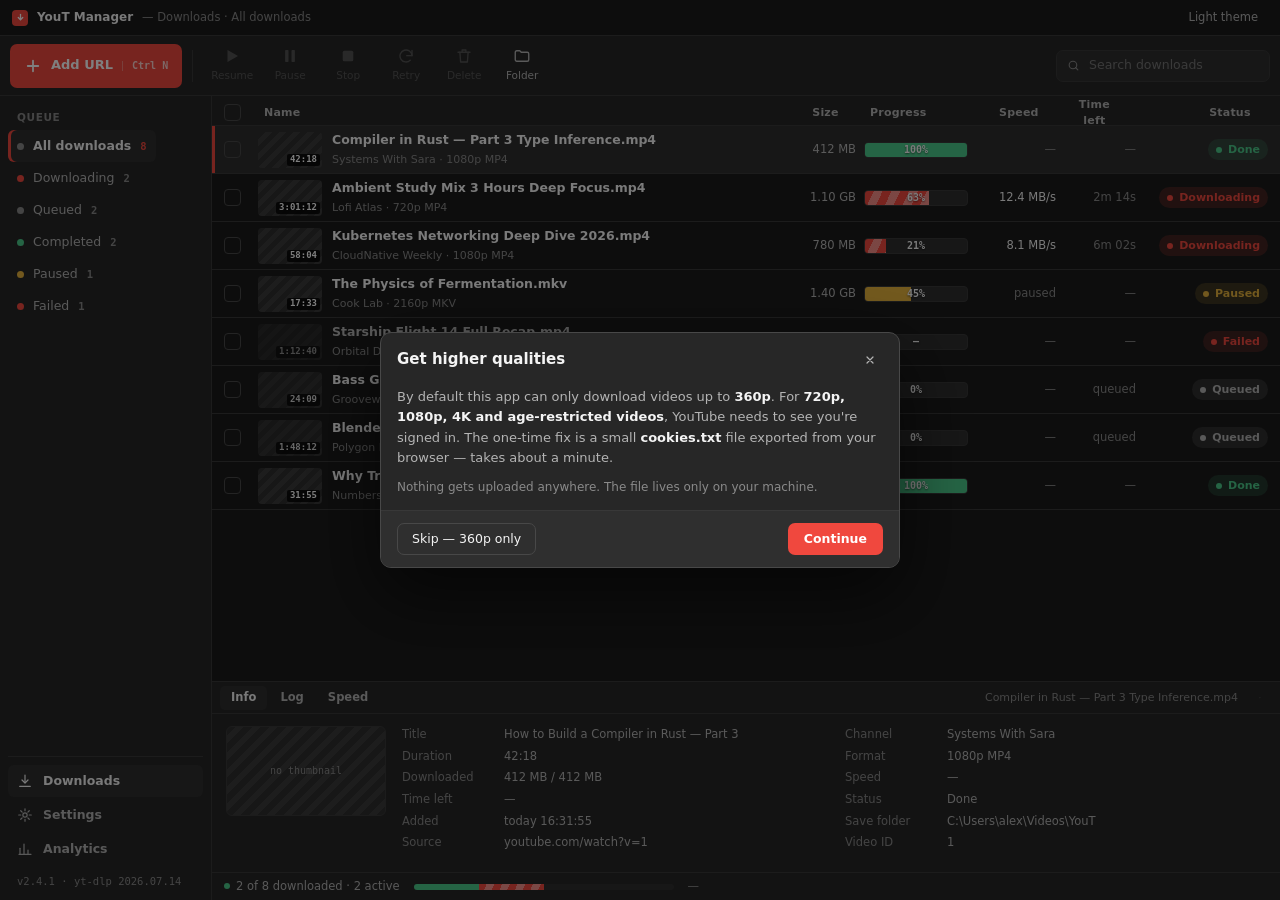
==== commit e85c0935: "open file, clipboard prompt, native chrome, and worker fixes" ====
--- a/ui/index.html
+++ b/ui/index.html
@@ -10,7 +10,7 @@
 
 <div class="app">
 
-  <!-- ============ title bar ============ -->
+  <!-- ============ brand / breadcrumb bar (native OS chrome handles min/max/close/drag) ============ -->
   <div class="titlebar">
     <div class="title-logo">
       <svg width="9" height="9" viewBox="0 0 24 24" fill="none" stroke="#fff" stroke-width="3.4" stroke-linecap="round">
@@ -21,11 +21,6 @@
     <span class="title-crumb">— <span id="crumb">Downloads · All downloads</span></span>
     <div class="title-spacer"></div>
     <button class="theme-btn" id="theme-btn"><span id="theme-label">Light</span> theme</button>
-    <div class="win-controls">
-      <button id="win-min" title="Minimize"><svg width="10" height="10" viewBox="0 0 10 10" stroke="currentColor" stroke-width="1"><path d="M0 5h10"/></svg></button>
-      <button id="win-max" title="Maximize"><svg width="10" height="10" viewBox="0 0 10 10" fill="none" stroke="currentColor" stroke-width="1"><rect x="0.5" y="0.5" width="9" height="9"/></svg></button>
-      <button class="close-btn" id="win-close" title="Close"><svg width="10" height="10" viewBox="0 0 10 10" stroke="currentColor" stroke-width="1"><path d="M0 0l10 10M10 0L0 10"/></svg></button>
-    </div>
   </div>
 
   <!-- ============ toolbar ============ -->
@@ -271,6 +266,39 @@
 <!-- ============ context menu ============ -->
 <div class="ctx-menu hidden" id="ctx-menu"></div>
 
+<!-- ============ clipboard-url prompt (centered modal) ============ -->
+<div class="modal-backdrop hidden" id="clip-modal">
+  <div class="modal" style="width:440px" onclick="event.stopPropagation()">
+    <div class="modal-head">
+      <div style="display:flex;align-items:center;gap:10px">
+        <div style="width:26px;height:26px;border-radius:6px;background:var(--accS);display:flex;align-items:center;justify-content:center">
+          <svg width="14" height="14" viewBox="0 0 24 24" fill="none" stroke="currentColor" stroke-width="2" stroke-linecap="round" stroke-linejoin="round" style="color:var(--acc)">
+            <rect x="9" y="9" width="13" height="13" rx="2"/><path d="M5 15V5a2 2 0 0 1 2-2h10"/>
+          </svg>
+        </div>
+        <span class="t">YouTube link on your clipboard</span>
+      </div>
+      <div class="title-spacer"></div>
+      <button class="modal-close" id="clip-modal-close" title="Dismiss">
+        <svg width="12" height="12" viewBox="0 0 24 24" fill="none" stroke="currentColor" stroke-width="2.4" stroke-linecap="round"><path d="M18 6L6 18M6 6l12 12"/></svg>
+      </button>
+    </div>
+    <div class="modal-body">
+      <p style="font-size:13px;line-height:1.5;color:var(--tx2);margin-bottom:8px">
+        Want to add this to your downloads?
+      </p>
+      <div style="padding:10px 12px;border-radius:7px;background:var(--layer2);border:1px solid var(--stroke);
+                  font:400 12px/1.4 var(--mono);color:var(--tx);word-break:break-all"
+           id="clip-modal-url"></div>
+    </div>
+    <div class="modal-foot">
+      <div class="title-spacer"></div>
+      <button class="btn-quiet" id="clip-modal-skip">Not now</button>
+      <button class="btn-accent" id="clip-modal-add">Add to queue</button>
+    </div>
+  </div>
+</div>
+
 <!-- ============ first-run cookies wizard ============ -->
 <div class="modal-backdrop hidden" id="wizard">
   <div class="modal" style="width:520px" onclick="event.stopPropagation()">
--- a/ui/styles.css
+++ b/ui/styles.css
@@ -82,9 +82,7 @@
   padding-left: 12px;
   border-bottom: 1px solid var(--stroke);
   user-select: none;
-  -webkit-app-region: drag;
-}
-.titlebar > *, .titlebar button { -webkit-app-region: no-drag; }
+}
 .title-logo {
   width: 16px; height: 16px; border-radius: 4px; background: var(--acc);
   display: flex; align-items: center; justify-content: center;
@@ -98,15 +96,7 @@
   transition: background 120ms ease-out, color 120ms ease-out;
 }
 .theme-btn:hover { background: var(--layer2); color: var(--tx); }
-
-.win-controls { display: flex; }
-.win-controls button {
-  width: 44px; height: 36px;
-  display: flex; align-items: center; justify-content: center;
-  color: var(--tx2);
-}
-.win-controls button:hover { background: var(--layer2); }
-.win-controls .close-btn:hover { background: #C42B1C; color: #fff; }
+.theme-btn { margin-right: 12px; }
 
 /* ----- toolbar ------------------------------------------------------ */
 
@@ -911,3 +901,4 @@
 .ctx-menu .g { width: 13px; flex: none; text-align: center; font-size: 11px; }
 .ctx-menu .label { flex: 1; overflow: hidden; text-overflow: ellipsis; }
 .ctx-menu .k { margin-left: auto; font: 400 10.5px/1 var(--mono); opacity: .6; flex: none; }
+
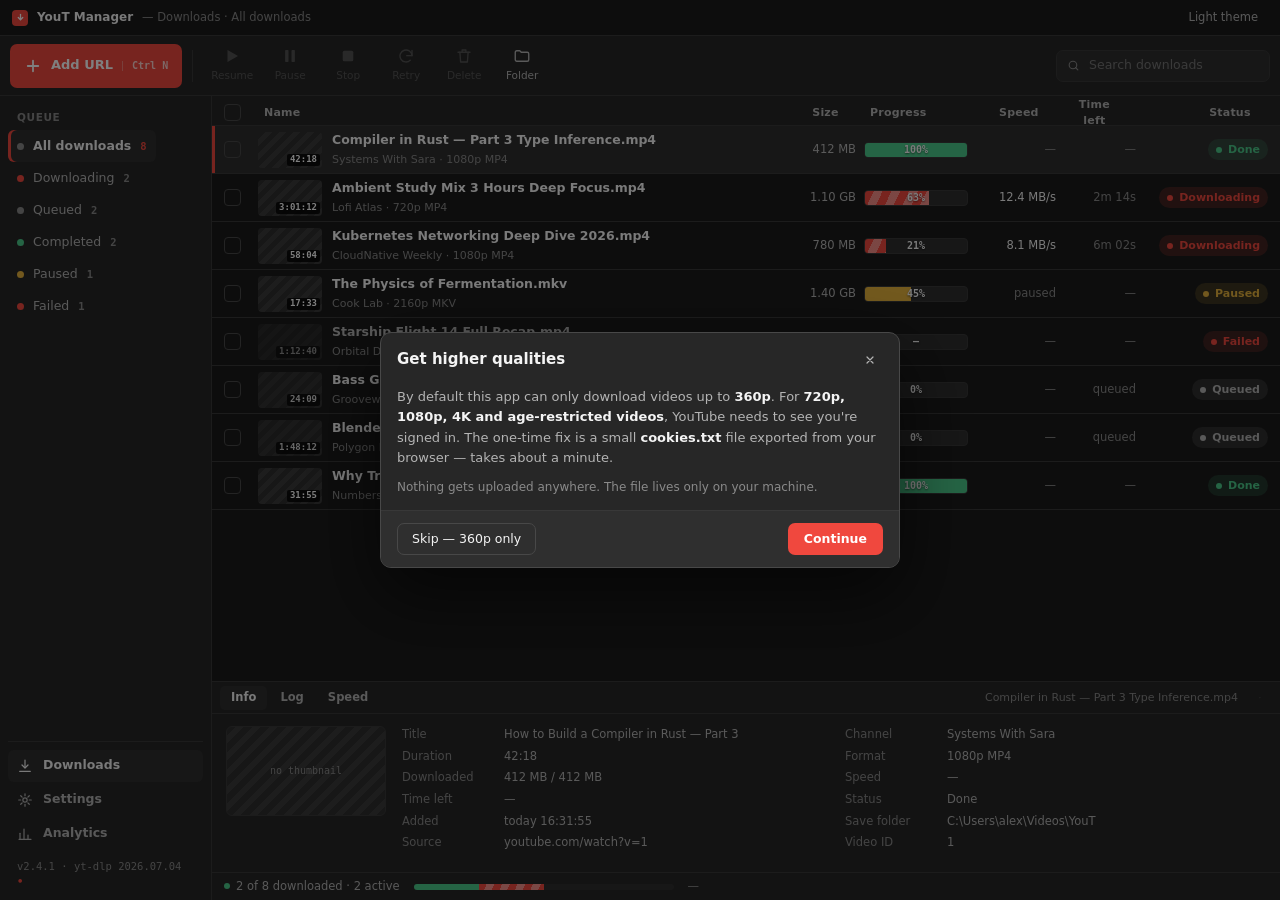
==== commit ad7d6cff: "playlist support, per-item logs, yt-dlp updater, crash modal" ====
--- a/ui/index.html
+++ b/ui/index.html
@@ -229,6 +229,21 @@
 
       <!-- Stage 2: revealed once formats are known / URLs are entered -->
       <div id="stage2" hidden>
+        <!-- Playlist card — shown when the pasted URL is a playlist. Replaces
+             the quality dropdown since per-video formats vary and would be
+             misleading if picked at the playlist level. -->
+        <div id="playlist-card" class="playlist-card" hidden>
+          <div class="playlist-head">
+            <svg width="18" height="18" viewBox="0 0 24 24" fill="none" stroke="currentColor" stroke-width="1.8" stroke-linecap="round" stroke-linejoin="round" style="color:var(--acc);flex:none">
+              <path d="M4 6h13"/><path d="M4 12h13"/><path d="M4 18h9"/><path d="M17 15l4 3-4 3z" fill="currentColor" stroke="none"/>
+            </svg>
+            <div style="flex:1;min-width:0">
+              <div class="playlist-title" id="playlist-title">Playlist</div>
+              <div class="playlist-meta" id="playlist-meta">— videos</div>
+            </div>
+            <button class="btn-plain" id="playlist-choose" style="height:30px">Choose videos…</button>
+          </div>
+        </div>
         <div class="field" style="margin-bottom: 12px">
           <span class="field-label">Download as</span>
           <div class="mode-toggle" role="tablist">
@@ -264,7 +279,39 @@
 </div>
 
 <!-- ============ context menu ============ -->
+<div class="ctx-scrim hidden" id="ctx-scrim"></div>
 <div class="ctx-menu hidden" id="ctx-menu"></div>
+
+<!-- ============ crash modal (uncaught Python / JS errors) ============ -->
+<div class="modal-backdrop hidden" id="crash-modal">
+  <div class="modal" style="width:640px;max-width:92vw" onclick="event.stopPropagation()">
+    <div class="modal-head">
+      <div style="display:flex;align-items:center;gap:10px">
+        <div style="width:26px;height:26px;border-radius:6px;background:var(--badS);display:flex;align-items:center;justify-content:center">
+          <svg width="14" height="14" viewBox="0 0 24 24" fill="none" stroke="currentColor" stroke-width="2.4" stroke-linecap="round" style="color:var(--bad)">
+            <circle cx="12" cy="12" r="10"/><path d="M12 8v5"/><path d="M12 16.5v.5"/>
+          </svg>
+        </div>
+        <span class="t">Something went wrong</span>
+      </div>
+      <div class="title-spacer"></div>
+      <button class="modal-close" id="crash-close" title="Dismiss">
+        <svg width="12" height="12" viewBox="0 0 24 24" fill="none" stroke="currentColor" stroke-width="2.4" stroke-linecap="round"><path d="M18 6L6 18M6 6l12 12"/></svg>
+      </button>
+    </div>
+    <div class="modal-body">
+      <div id="crash-name" style="font-size:13px;font-weight:620;color:var(--bad);margin-bottom:4px">Error</div>
+      <div id="crash-message" style="font-size:12.5px;color:var(--tx2);margin-bottom:12px;word-break:break-word"></div>
+      <pre id="crash-traceback" style="max-height:280px;overflow:auto;padding:10px 12px;border-radius:7px;background:var(--layer2);border:1px solid var(--stroke);font:400 11px/1.5 var(--mono);color:var(--tx2);white-space:pre-wrap;word-break:break-word"></pre>
+    </div>
+    <div class="modal-foot">
+      <span class="hint" style="font-size:11.5px;color:var(--tx3)">The app is still running — you can dismiss and keep working.</span>
+      <div class="title-spacer"></div>
+      <button class="btn-quiet" id="crash-copy">Copy details</button>
+      <button class="btn-accent" id="crash-dismiss">Dismiss</button>
+    </div>
+  </div>
+</div>
 
 <!-- ============ clipboard-url prompt (centered modal) ============ -->
 <div class="modal-backdrop hidden" id="clip-modal">
@@ -299,6 +346,32 @@
   </div>
 </div>
 
+<!-- ============ playlist video picker ============ -->
+<div class="modal-backdrop hidden" id="picker-modal">
+  <div class="modal" style="width:640px;max-width:92vw;display:flex;flex-direction:column;max-height:80vh" onclick="event.stopPropagation()">
+    <div class="modal-head">
+      <span class="t">Choose videos</span>
+      <span style="font-size:11.5px;color:var(--tx3);margin-left:8px" id="picker-count">0 of 0</span>
+      <div class="title-spacer"></div>
+      <button class="modal-close" id="picker-close">
+        <svg width="12" height="12" viewBox="0 0 24 24" fill="none" stroke="currentColor" stroke-width="2.4" stroke-linecap="round"><path d="M18 6L6 18M6 6l12 12"/></svg>
+      </button>
+    </div>
+    <div style="display:flex;align-items:center;gap:12px;padding:8px 16px;border-bottom:1px solid var(--stroke)">
+      <button class="set-btn" id="picker-all" style="height:26px;font-size:11.5px">Select all</button>
+      <button class="set-btn" id="picker-none" style="height:26px;font-size:11.5px">Clear</button>
+      <div class="title-spacer"></div>
+      <input id="picker-search" placeholder="Filter…" class="set-input" style="height:26px;width:180px;font-size:11.5px"/>
+    </div>
+    <div class="picker-list" id="picker-list"></div>
+    <div class="modal-foot">
+      <div class="title-spacer"></div>
+      <button class="btn-quiet" id="picker-cancel">Cancel</button>
+      <button class="btn-accent" id="picker-done">Done</button>
+    </div>
+  </div>
+</div>
+
 <!-- ============ first-run cookies wizard ============ -->
 <div class="modal-backdrop hidden" id="wizard">
   <div class="modal" style="width:520px" onclick="event.stopPropagation()">
--- a/ui/styles.css
+++ b/ui/styles.css
@@ -382,7 +382,10 @@
   background: var(--layer3); border: 1px solid var(--stroke2);
   box-shadow: 0 16px 36px rgba(0,0,0,.5);
   z-index: 30; pointer-events: none;
-}
+  opacity: 0;
+  transition: opacity 120ms ease-out;
+}
+.tbl-row:hover .err-tooltip { opacity: 1; }
 .err-tooltip .h { font-size: 11px; font-weight: 700; color: var(--bad); margin-bottom: 4px; }
 .err-tooltip .b { font-size: 11.5px; line-height: 1.5; color: var(--tx2); }
 
@@ -835,6 +838,45 @@
 }
 .two-col { display: grid; grid-template-columns: 1fr 1fr; gap: 10px; }
 
+.playlist-card {
+  margin-bottom: 12px;
+  padding: 12px 14px;
+  border-radius: 9px;
+  background: color-mix(in srgb, var(--acc) 8%, var(--layer));
+  border: 1px solid color-mix(in srgb, var(--acc) 30%, var(--stroke));
+}
+.playlist-head { display: flex; align-items: center; gap: 12px; }
+.playlist-title { font-size: 13px; font-weight: 620; color: var(--tx); }
+.playlist-meta  { font-size: 11.5px; color: var(--tx2); margin-top: 2px; font-variant-numeric: tabular-nums; }
+
+.picker-list {
+  flex: 1; overflow-y: auto;
+  padding: 4px 8px;
+}
+.picker-row {
+  display: flex; align-items: center; gap: 10px;
+  padding: 6px 8px; border-radius: 6px;
+  cursor: pointer;
+  transition: background 120ms ease-out;
+}
+.picker-row:hover { background: var(--layer2); }
+.picker-thumb {
+  width: 56px; height: 32px; flex: none;
+  border-radius: 3px; overflow: hidden;
+  background: repeating-linear-gradient(135deg, var(--layer2) 0 5px, var(--layer3) 5px 10px);
+}
+.picker-thumb img { width: 100%; height: 100%; object-fit: cover; display: block; }
+.picker-info { flex: 1; min-width: 0; }
+.picker-title {
+  font-size: 12.5px; color: var(--tx);
+  white-space: nowrap; overflow: hidden; text-overflow: ellipsis;
+}
+.picker-meta {
+  font-size: 11px; color: var(--tx3);
+  white-space: nowrap; overflow: hidden; text-overflow: ellipsis;
+}
+.picker-dur { font: 400 11px/1 var(--mono); color: var(--tx3); flex: none; }
+
 .mode-toggle {
   display: grid; grid-template-columns: 1fr 1fr; gap: 4px;
   padding: 3px; border-radius: 8px;
@@ -876,6 +918,14 @@
 .btn-inbetween:hover { filter: brightness(1.15); }
 
 /* ----- context menu ----------------------------------------------- */
+
+/* Invisible full-screen catcher — dismisses the context menu on any
+   click, even if the underlying element stops propagation. */
+.ctx-scrim {
+  position: fixed; inset: 0; z-index: 69;
+  background: transparent;
+}
+.ctx-scrim.hidden { display: none; }
 
 .ctx-menu {
   position: fixed; z-index: 70;
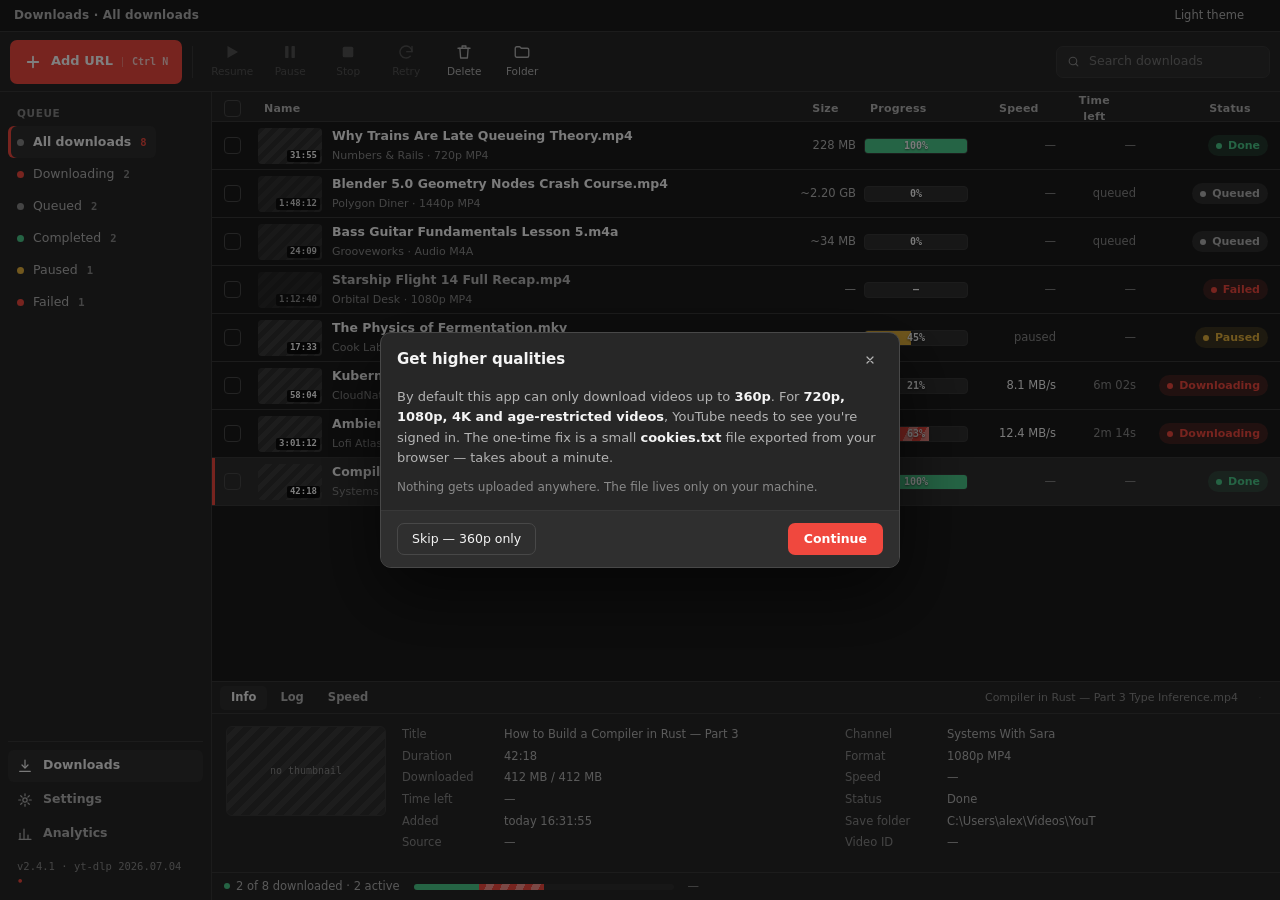
==== commit 4118a536: "Package as installable Windows app + reorganise repo Ship an installable Windows app: PyInstaller bu" ====
--- a/ui/index.html
+++ b/ui/index.html
@@ -10,15 +10,9 @@
 
 <div class="app">
 
-  <!-- ============ brand / breadcrumb bar (native OS chrome handles min/max/close/drag) ============ -->
+  <!-- ============ breadcrumb bar (branding lives in the OS title bar) ============ -->
   <div class="titlebar">
-    <div class="title-logo">
-      <svg width="9" height="9" viewBox="0 0 24 24" fill="none" stroke="#fff" stroke-width="3.4" stroke-linecap="round">
-        <path d="M12 4v11"/><path d="M6 12l6 6 6-6"/>
-      </svg>
-    </div>
-    <span class="title-name">YouT Manager</span>
-    <span class="title-crumb">— <span id="crumb">Downloads · All downloads</span></span>
+    <span class="title-crumb" id="crumb">Downloads · All downloads</span>
     <div class="title-spacer"></div>
     <button class="theme-btn" id="theme-btn"><span id="theme-label">Light</span> theme</button>
   </div>
--- a/ui/styles.css
+++ b/ui/styles.css
@@ -77,18 +77,16 @@
 .app { display: flex; flex-direction: column; height: 100vh; overflow: hidden; }
 
 .titlebar {
-  height: 36px; flex: none;
+  height: 32px; flex: none;
   display: flex; align-items: center; gap: 9px;
-  padding-left: 12px;
+  padding: 0 14px;
   border-bottom: 1px solid var(--stroke);
   user-select: none;
 }
-.title-logo {
-  width: 16px; height: 16px; border-radius: 4px; background: var(--acc);
-  display: flex; align-items: center; justify-content: center;
-}
-.title-name  { font-size: 12px; font-weight: 600; }
-.title-crumb { font-size: 11.5px; color: var(--tx3); }
+.title-crumb {
+  font-size: 12px; color: var(--tx2); font-weight: 550;
+  letter-spacing: .15px;
+}
 .title-spacer { flex: 1; }
 .theme-btn {
   height: 24px; padding: 0 10px; border-radius: 5px;
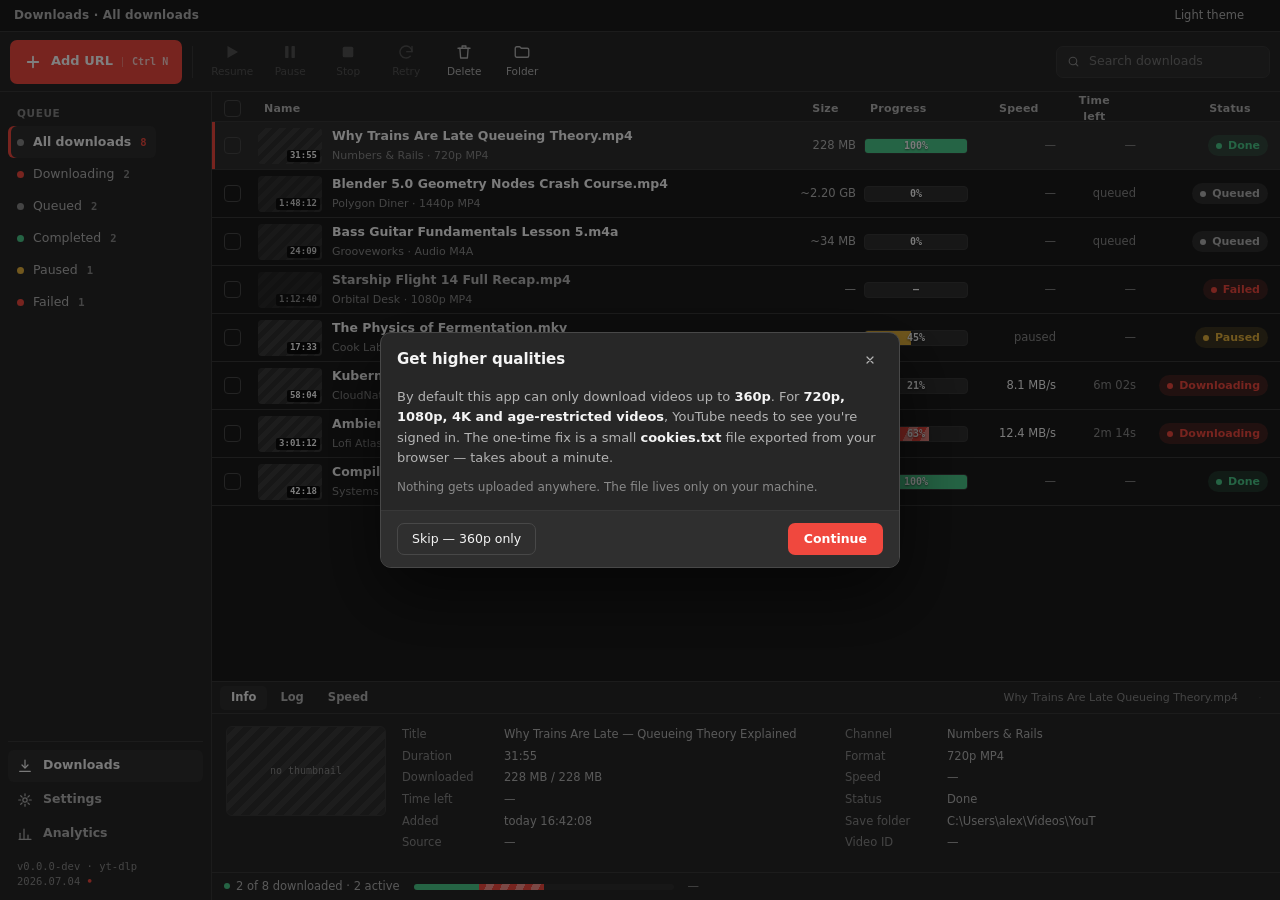
==== commit 995cda12: "unbreak 360p, add duplicate flow, video info card, and honest sizes 360p fix   - Bundle QuickJS (bin" ====
--- a/ui/index.html
+++ b/ui/index.html
@@ -53,7 +53,7 @@
           <svg width="16" height="16" viewBox="0 0 24 24" fill="none" stroke="currentColor" stroke-width="1.8" stroke-linecap="round" stroke-linejoin="round"><path d="M4.5 20V11"/><path d="M10.5 20V4.5"/><path d="M16.5 20v-6.5"/><path d="M21 20H3"/></svg>
           Analytics
         </button>
-        <div class="side-version">v2.4.1 · yt-dlp <span id="ytdlp-version">—</span></div>
+        <div class="side-version"><span id="app-version">—</span> · yt-dlp <span id="ytdlp-version">—</span></div>
       </div>
     </div>
 
@@ -238,6 +238,19 @@
             <button class="btn-plain" id="playlist-choose" style="height:30px">Choose videos…</button>
           </div>
         </div>
+        <!-- Video info card — populated once get_formats returns for a
+             single-video URL. Compact, matches YouTube's own preview shape. -->
+        <div id="video-info" class="video-info" hidden>
+          <div class="video-info-thumb-wrap">
+            <img id="video-info-thumb" class="video-info-thumb" alt=""/>
+            <span id="video-info-dur" class="video-info-dur"></span>
+          </div>
+          <div class="video-info-body">
+            <div id="video-info-title" class="video-info-title"></div>
+            <div id="video-info-uploader" class="video-info-uploader"></div>
+            <div id="video-info-meta" class="video-info-meta"></div>
+          </div>
+        </div>
         <div class="field" style="margin-bottom: 12px">
           <span class="field-label">Download as</span>
           <div class="mode-toggle" role="tablist">
@@ -276,6 +289,39 @@
 <div class="ctx-scrim hidden" id="ctx-scrim"></div>
 <div class="ctx-menu hidden" id="ctx-menu"></div>
 
+<!-- ============ duplicate URL prompt ============ -->
+<div class="modal-backdrop hidden" id="dup-modal">
+  <div class="modal" style="width:520px" onclick="event.stopPropagation()">
+    <div class="modal-head">
+      <div style="display:flex;align-items:center;gap:10px">
+        <div style="width:26px;height:26px;border-radius:6px;background:var(--warnS);display:flex;align-items:center;justify-content:center">
+          <svg width="14" height="14" viewBox="0 0 24 24" fill="none" stroke="currentColor" stroke-width="2" stroke-linecap="round" style="color:var(--warn)"><path d="M12 9v4"/><path d="M12 17h.01"/><path d="M10.3 3.86 1.82 18a2 2 0 0 0 1.71 3h16.94a2 2 0 0 0 1.71-3L13.71 3.86a2 2 0 0 0-3.42 0z"/></svg>
+        </div>
+        <span class="t">You've added this before</span>
+      </div>
+      <div class="title-spacer"></div>
+      <button class="modal-close" id="dup-close">
+        <svg width="12" height="12" viewBox="0 0 24 24" fill="none" stroke="currentColor" stroke-width="2.4" stroke-linecap="round"><path d="M18 6L6 18M6 6l12 12"/></svg>
+      </button>
+    </div>
+    <div class="modal-body">
+      <p id="dup-message" style="font-size:13px;line-height:1.55;color:var(--tx2);margin-bottom:10px"></p>
+      <div style="padding:10px 12px;border-radius:7px;background:var(--layer2);border:1px solid var(--stroke);
+                  display:flex;flex-direction:column;gap:3px">
+        <div id="dup-title" style="font-size:13px;font-weight:600;color:var(--tx);word-break:break-word"></div>
+        <div id="dup-meta"  style="font:400 11.5px/1.4 var(--mono);color:var(--tx3)"></div>
+      </div>
+    </div>
+    <div class="modal-foot">
+      <div class="title-spacer"></div>
+      <button class="btn-quiet" id="dup-cancel">Cancel</button>
+      <button class="btn-plain" id="dup-open" hidden>Open file</button>
+      <button class="btn-plain" id="dup-show" hidden>Show in queue</button>
+      <button class="btn-accent" id="dup-again">Download again</button>
+    </div>
+  </div>
+</div>
+
 <!-- ============ crash modal (uncaught Python / JS errors) ============ -->
 <div class="modal-backdrop hidden" id="crash-modal">
   <div class="modal" style="width:640px;max-width:92vw" onclick="event.stopPropagation()">
--- a/ui/styles.css
+++ b/ui/styles.css
@@ -875,6 +875,50 @@
 }
 .picker-dur { font: 400 11px/1 var(--mono); color: var(--tx3); flex: none; }
 
+/* Video info card — YouTube-style compact preview shown at the top of
+   the Add URL dialog once metadata has been fetched. */
+.video-info {
+  display: flex; gap: 12px; align-items: flex-start;
+  margin-bottom: 14px;
+  padding: 10px;
+  border-radius: 9px;
+  background: var(--layer2);
+  border: 1px solid var(--stroke);
+}
+.video-info-thumb-wrap {
+  position: relative; flex: none;
+  width: 120px; height: 68px;
+  border-radius: 6px; overflow: hidden;
+  background: repeating-linear-gradient(135deg, var(--layer3) 0 6px, var(--layer2) 6px 12px);
+}
+.video-info-thumb {
+  width: 100%; height: 100%; object-fit: cover; display: block;
+}
+.video-info-dur {
+  position: absolute; right: 5px; bottom: 5px;
+  padding: 1px 5px; border-radius: 3px;
+  background: rgba(0, 0, 0, 0.78); color: #fff;
+  font: 500 10.5px/1.2 var(--mono);
+  letter-spacing: .2px;
+}
+.video-info-body { flex: 1; min-width: 0; }
+.video-info-title {
+  font-size: 13.5px; font-weight: 620; color: var(--tx);
+  line-height: 1.35;
+  display: -webkit-box; -webkit-line-clamp: 2; -webkit-box-orient: vertical;
+  overflow: hidden; text-overflow: ellipsis;
+  margin-bottom: 4px;
+}
+.video-info-uploader {
+  font-size: 12px; color: var(--tx2);
+  white-space: nowrap; overflow: hidden; text-overflow: ellipsis;
+}
+.video-info-meta {
+  font-size: 11.5px; color: var(--tx3);
+  margin-top: 3px; font-variant-numeric: tabular-nums;
+  white-space: nowrap; overflow: hidden; text-overflow: ellipsis;
+}
+
 .mode-toggle {
   display: grid; grid-template-columns: 1fr 1fr; gap: 4px;
   padding: 3px; border-radius: 8px;
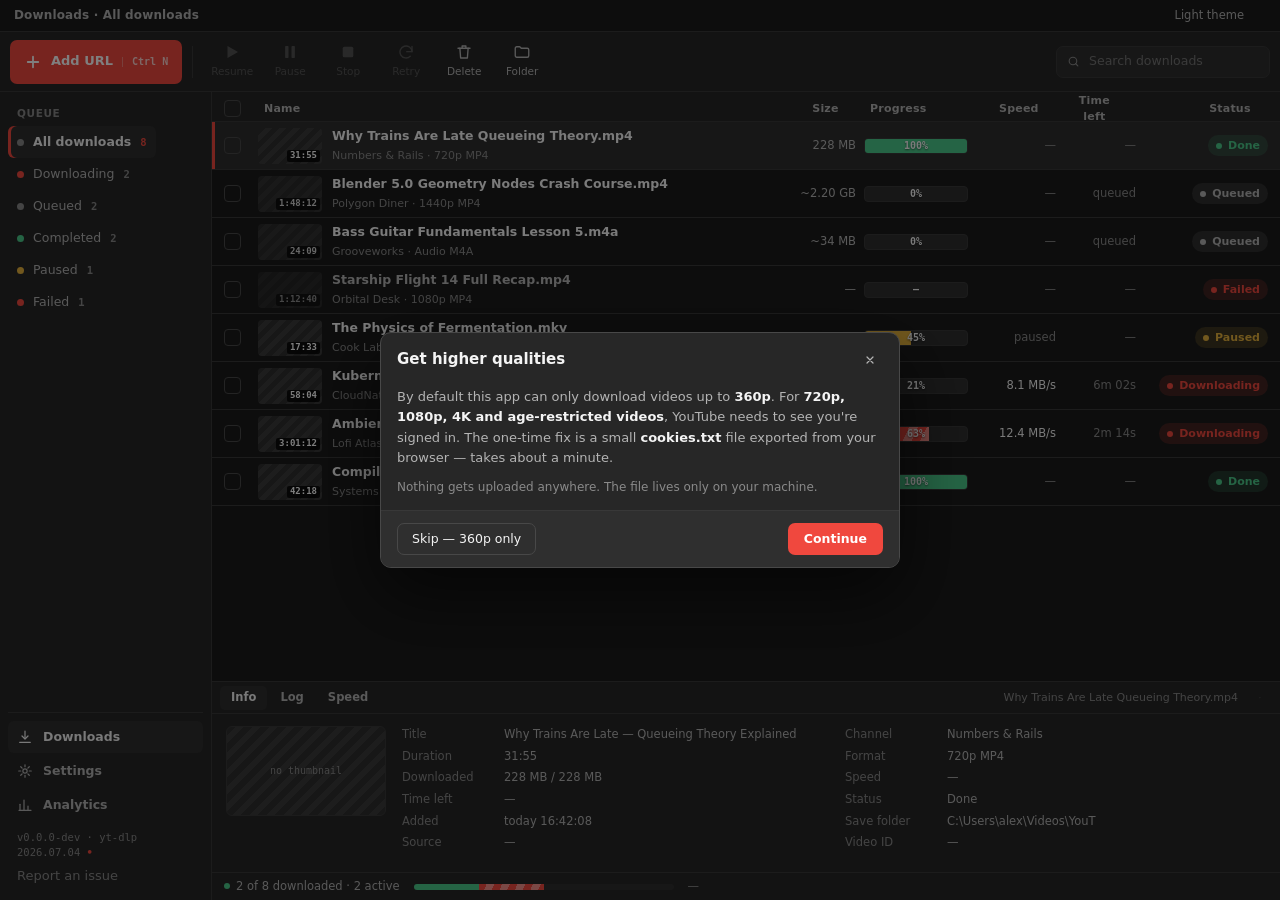
==== commit 83d1fb2a: "toast icon via AUMID, bulk dedupe modal, persistent per-video logs Everything since bc0d7de. Duplica" ====
--- a/ui/index.html
+++ b/ui/index.html
@@ -26,7 +26,7 @@
     <div class="tool-divider"></div>
     <div id="tool-buttons"><!-- populated by app.js --></div>
     <div class="title-spacer"></div>
-    <div class="search">
+    <div class="search" id="search-wrap">
       <svg width="13" height="13" viewBox="0 0 24 24" fill="none" stroke="currentColor" stroke-width="2" stroke-linecap="round"><circle cx="11" cy="11" r="7"/><path d="M20 20l-4.3-4.3"/></svg>
       <input id="search" placeholder="Search downloads" autocomplete="off"/>
     </div>
@@ -54,6 +54,7 @@
           Analytics
         </button>
         <div class="side-version"><span id="app-version">—</span> · yt-dlp <span id="ytdlp-version">—</span></div>
+        <button class="side-report" id="report-issue" type="button">Report an issue</button>
       </div>
     </div>
 
@@ -90,7 +91,10 @@
               <div class="info-thumb"><div class="ph">thumbnail 1280×720</div></div>
               <div class="info-grid" id="info-grid"></div>
             </div>
-            <div class="log-pane" id="pane-log" hidden></div>
+            <div class="log-pane" id="pane-log" hidden>
+              <button class="log-copy" id="log-copy" type="button" title="Copy full log to clipboard">Copy log</button>
+              <div class="log-lines" id="log-lines"></div>
+            </div>
             <div class="speed-pane" id="pane-speed" hidden>
               <div class="speed-head">
                 <span class="speed-num" id="speed-num">0 MB/s</span>
@@ -174,9 +178,36 @@
             </svg>
           </div>
           <div class="hist-card">
-            <div class="hist-head">Recent activity</div>
+            <div class="hist-head">
+              <span>Download history</span>
+              <span id="hist-total" class="hist-total"></span>
+            </div>
+            <div class="hist-filters">
+              <label class="hist-date-lbl" style="flex:1;min-width:180px">Search
+                <input class="set-input" id="hist-search" placeholder="title, uploader, URL…" style="height:30px;width:100%"/>
+              </label>
+              <label class="hist-date-lbl">From
+                <input class="set-input mono" id="hist-from" type="date" style="height:30px"/>
+              </label>
+              <label class="hist-date-lbl">To
+                <input class="set-input mono" id="hist-to" type="date" style="height:30px"/>
+              </label>
+              <label class="hist-date-lbl">Status
+                <select class="set-select" id="hist-status" style="height:30px;width:110px">
+                  <option value="">All</option>
+                  <option value="Done">Done</option>
+                  <option value="Failed">Failed</option>
+                </select>
+              </label>
+              <button class="btn-quiet" id="hist-clear-filters" style="height:30px;align-self:flex-end">Reset</button>
+            </div>
             <div class="hist-cols"><span>Timestamp</span><span>Title</span><span>Status</span><span>Size</span></div>
             <div id="hist-rows"></div>
+            <div class="hist-pager">
+              <button class="btn-quiet" id="hist-prev" style="height:28px">‹ Prev</button>
+              <span id="hist-page-info" class="hist-page-info"></span>
+              <button class="btn-quiet" id="hist-next" style="height:28px">Next ›</button>
+            </div>
           </div>
         </div>
       </div>
@@ -275,6 +306,12 @@
             <button class="set-btn" id="dlg-browse" style="height:32px">Browse…</button>
           </div>
         </div>
+        <div class="field" style="margin-top: 10px" id="subs-field">
+          <label style="display:flex;align-items:center;gap:8px;font-size:12.5px;color:var(--tx);cursor:pointer">
+            <input type="checkbox" id="dlg-subs" style="margin:0"/>
+            <span>Also download subtitles (English + auto-generated if available)</span>
+          </label>
+        </div>
       </div>
     </div>
     <div class="modal-foot">
@@ -318,6 +355,39 @@
       <button class="btn-plain" id="dup-open" hidden>Open file</button>
       <button class="btn-plain" id="dup-show" hidden>Show in queue</button>
       <button class="btn-accent" id="dup-again">Download again</button>
+    </div>
+  </div>
+</div>
+
+<!-- ============ bulk duplicate prompt (playlist / multiple URLs) ============ -->
+<div class="modal-backdrop hidden" id="bdup-modal">
+  <div class="modal" style="width:520px" onclick="event.stopPropagation()">
+    <div class="modal-head">
+      <div style="display:flex;align-items:center;gap:10px">
+        <div style="width:26px;height:26px;border-radius:6px;background:var(--warnS);display:flex;align-items:center;justify-content:center">
+          <svg width="14" height="14" viewBox="0 0 24 24" fill="none" stroke="currentColor" stroke-width="2" stroke-linecap="round" style="color:var(--warn)"><path d="M12 9v4"/><path d="M12 17h.01"/><path d="M10.3 3.86 1.82 18a2 2 0 0 0 1.71 3h16.94a2 2 0 0 0 1.71-3L13.71 3.86a2 2 0 0 0-3.42 0z"/></svg>
+        </div>
+        <span class="t">Some of these are duplicates</span>
+      </div>
+      <div class="title-spacer"></div>
+      <button class="modal-close" id="bdup-close">
+        <svg width="12" height="12" viewBox="0 0 24 24" fill="none" stroke="currentColor" stroke-width="2.4" stroke-linecap="round"><path d="M18 6L6 18M6 6l12 12"/></svg>
+      </button>
+    </div>
+    <div class="modal-body">
+      <p id="bdup-message" style="font-size:13px;line-height:1.55;color:var(--tx2);margin-bottom:10px"></p>
+      <p style="font-size:12px;line-height:1.5;color:var(--tx3);margin:0">
+        Choose <b>Skip duplicates</b> to only queue the new ones, <b>Download all</b>
+        to queue everything (existing files stay as <code>Title.mp4</code>; extras
+        get saved as <code>Title (1).mp4</code>, <code>(2).mp4</code>, etc.), or
+        <b>Cancel</b> to change your selection.
+      </p>
+    </div>
+    <div class="modal-foot">
+      <div class="title-spacer"></div>
+      <button class="btn-quiet"  id="bdup-cancel">Cancel</button>
+      <button class="btn-plain"  id="bdup-force">Download all</button>
+      <button class="btn-accent" id="bdup-skip">Skip duplicates</button>
     </div>
   </div>
 </div>
--- a/ui/styles.css
+++ b/ui/styles.css
@@ -218,6 +218,16 @@
 .nav-btn svg { flex: none; }
 
 .side-version { padding: 7px 9px 2px; font: 400 10.5px/1.5 var(--mono); color: var(--tx3); }
+.side-report {
+  display: block; width: calc(100% - 18px);
+  margin: 2px 9px 6px;
+  padding: 0; border: 0; background: none;
+  text-align: left; cursor: pointer;
+  font: 500 11px/1.5 var(--sans);
+  color: var(--tx3);
+  transition: color 100ms ease-out;
+}
+.side-report:hover { color: var(--acc); text-decoration: underline; }
 
 /* ----- content area ------------------------------------------------- */
 
@@ -458,8 +468,20 @@
 .log-pane {
   flex: 1; min-width: 0;
   padding: 10px 14px; overflow-y: auto;
-  display: flex; flex-direction: column; gap: 3px;
-}
+  position: relative;
+}
+.log-lines { display: flex; flex-direction: column; gap: 3px; }
+.log-copy {
+  position: sticky; top: 0; float: right;
+  margin-left: 8px; margin-bottom: 6px;
+  padding: 3px 10px; height: 24px;
+  border-radius: 5px; border: 1px solid var(--stroke);
+  background: var(--layer2); color: var(--tx2);
+  font: 500 11px/1 var(--sans); cursor: pointer;
+  transition: color 100ms, background 100ms, border-color 100ms;
+}
+.log-copy:hover { color: var(--tx); background: var(--layer3); border-color: var(--stroke2); }
+.log-copy.done  { color: var(--ok); border-color: color-mix(in srgb, var(--ok) 60%, var(--stroke)); }
 .log-line {
   font: 400 11px/1.6 var(--mono);
   white-space: pre-wrap;
@@ -701,7 +723,26 @@
 .hist-head {
   padding: 11px 14px; border-bottom: 1px solid var(--stroke);
   font-size: 12.5px; font-weight: 620;
-}
+  display: flex; align-items: baseline; justify-content: space-between; gap: 12px;
+}
+.hist-total { font-size: 11.5px; font-weight: 500; color: var(--tx3); font-variant-numeric: tabular-nums; }
+.hist-filters {
+  display: flex; gap: 8px; flex-wrap: wrap; align-items: flex-end;
+  padding: 10px 14px; border-bottom: 1px solid var(--stroke);
+  background: var(--layer2);
+}
+.hist-date-lbl {
+  display: flex; flex-direction: column; gap: 3px;
+  font-size: 10.5px; font-weight: 600; color: var(--tx3);
+  letter-spacing: .3px; text-transform: uppercase;
+}
+.hist-date-lbl input { width: 150px; }
+.hist-pager {
+  display: flex; align-items: center; justify-content: center; gap: 12px;
+  padding: 10px 14px; border-top: 1px solid var(--stroke);
+}
+.hist-pager .btn-quiet[disabled] { opacity: .4; cursor: not-allowed; }
+.hist-page-info { font-size: 11.5px; color: var(--tx3); font-variant-numeric: tabular-nums; min-width: 90px; text-align: center; }
 .hist-cols, .hist-row {
   display: grid; grid-template-columns: 132px 1fr 112px 86px;
   gap: 12px; padding: 8px 14px;
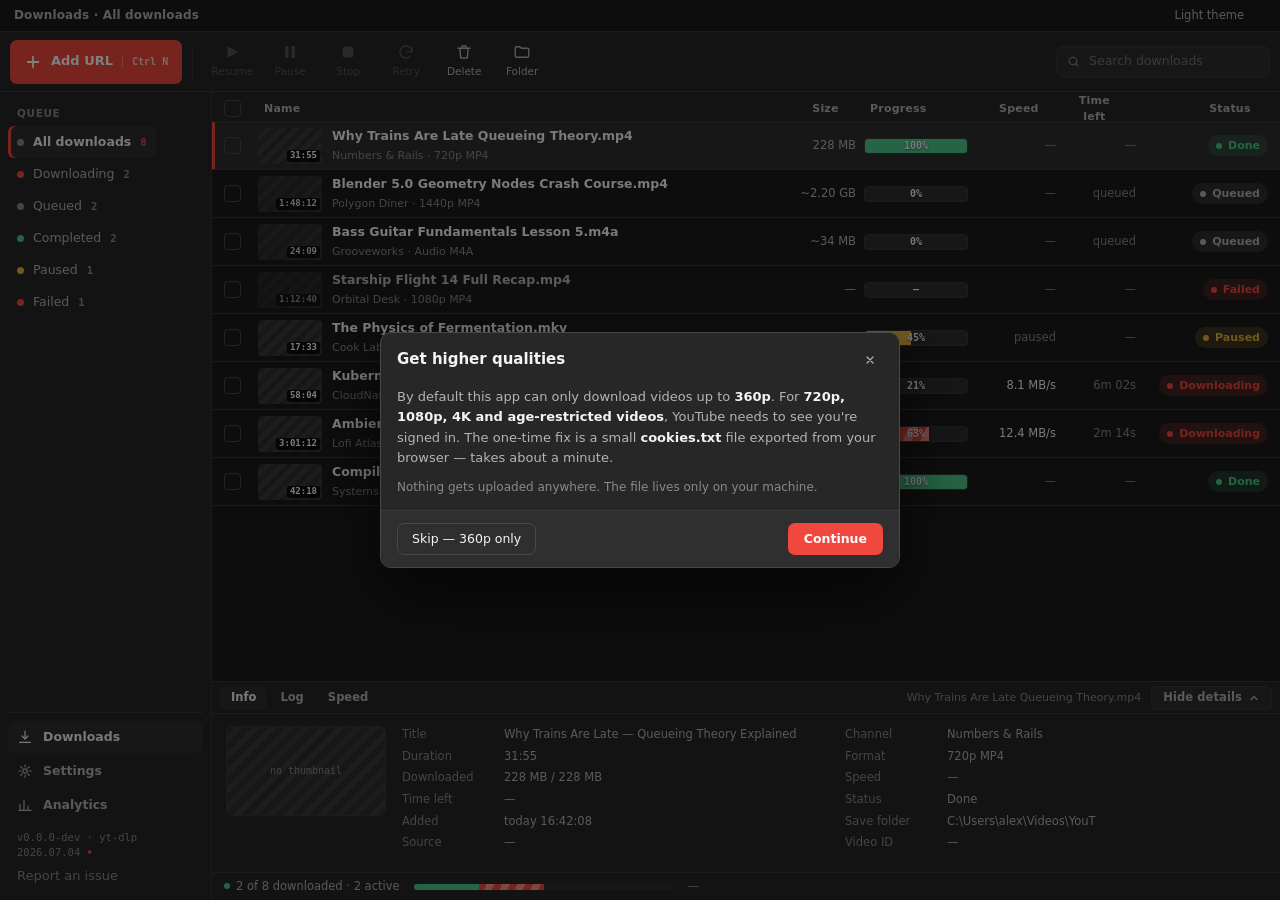
==== commit db29b7e6: "subtitle dropdown, playlist availability chips, and friendly errors" ====
--- a/ui/index.html
+++ b/ui/index.html
@@ -82,8 +82,8 @@
             <button data-detail="Speed">Speed</button>
             <div class="detail-title"></div>
             <span class="detail-file" id="detail-file">—</span>
-            <button class="detail-toggle" id="detail-toggle" title="Show / hide details">
-              <svg width="13" height="13" viewBox="0 0 24 24" fill="none" stroke="currentColor" stroke-width="2" stroke-linecap="round"><path d="M6 15l6-6 6 6"/></svg>
+            <button class="detail-toggle" id="detail-toggle" title="Show or hide the Info / Log / Speed panel">
+              <svg width="12" height="12" viewBox="0 0 24 24" fill="none" stroke="currentColor" stroke-width="2.4" stroke-linecap="round" stroke-linejoin="round"><path d="M6 15l6-6 6 6"/></svg>
             </button>
           </div>
           <div class="detail-body" id="detail-body"><!-- pane -->
@@ -307,10 +307,11 @@
           </div>
         </div>
         <div class="field" style="margin-top: 10px" id="subs-field">
-          <label style="display:flex;align-items:center;gap:8px;font-size:12.5px;color:var(--tx);cursor:pointer">
-            <input type="checkbox" id="dlg-subs" style="margin:0"/>
-            <span>Also download subtitles (English + auto-generated if available)</span>
-          </label>
+          <span class="field-label">Subtitles</span>
+          <select class="set-select" id="dlg-subs" style="width:100%">
+            <option value="">None</option>
+          </select>
+          <div id="subs-hint" style="font-size:11px;color:var(--tx3);margin-top:4px" hidden></div>
         </div>
       </div>
     </div>
@@ -388,6 +389,32 @@
       <button class="btn-quiet"  id="bdup-cancel">Cancel</button>
       <button class="btn-plain"  id="bdup-force">Download all</button>
       <button class="btn-accent" id="bdup-skip">Skip duplicates</button>
+    </div>
+  </div>
+</div>
+
+<!-- ============ generic confirm modal (Clear history, etc.) ============ -->
+<div class="modal-backdrop hidden" id="confirm-modal">
+  <div class="modal" style="width:460px" onclick="event.stopPropagation()">
+    <div class="modal-head">
+      <div style="display:flex;align-items:center;gap:10px">
+        <div id="confirm-icon-wrap" style="width:26px;height:26px;border-radius:6px;background:var(--warnS);display:flex;align-items:center;justify-content:center">
+          <svg width="14" height="14" viewBox="0 0 24 24" fill="none" stroke="currentColor" stroke-width="2" stroke-linecap="round" style="color:var(--warn)"><path d="M12 9v4"/><path d="M12 17h.01"/><path d="M10.3 3.86 1.82 18a2 2 0 0 0 1.71 3h16.94a2 2 0 0 0 1.71-3L13.71 3.86a2 2 0 0 0-3.42 0z"/></svg>
+        </div>
+        <span class="t" id="confirm-title">Confirm</span>
+      </div>
+      <div class="title-spacer"></div>
+      <button class="modal-close" id="confirm-close">
+        <svg width="12" height="12" viewBox="0 0 24 24" fill="none" stroke="currentColor" stroke-width="2.4" stroke-linecap="round"><path d="M18 6L6 18M6 6l12 12"/></svg>
+      </button>
+    </div>
+    <div class="modal-body">
+      <p id="confirm-message" style="font-size:13px;line-height:1.55;color:var(--tx2);margin:0"></p>
+    </div>
+    <div class="modal-foot">
+      <div class="title-spacer"></div>
+      <button class="btn-quiet"  id="confirm-cancel">Cancel</button>
+      <button class="btn-accent" id="confirm-ok">Confirm</button>
     </div>
   </div>
 </div>
--- a/ui/styles.css
+++ b/ui/styles.css
@@ -420,13 +420,25 @@
 .detail-tabs button:hover  { color: var(--tx); }
 .detail-title { flex: 1; }
 .detail-file { font-size: 11px; color: var(--tx3); margin-right: 8px; }
+/* Visible enough that first-time users find it. Was a 24×24 icon-only
+   button that read as decoration; now it's a labelled pill with a border. */
 .detail-toggle {
-  width: 24px; height: 24px; border-radius: 5px;
-  display: flex; align-items: center; justify-content: center;
+  height: 26px; padding: 0 10px; border-radius: 6px;
+  display: flex; align-items: center; gap: 6px;
+  background: var(--layer2); border: 1px solid var(--stroke);
   color: var(--tx2);
-  transition: background 120ms ease-out;
-}
-.detail-toggle:hover { background: var(--layer2); color: var(--tx); }
+  font: 500 11.5px/1 var(--sans);
+  transition: background 120ms ease-out, color 120ms ease-out, border-color 120ms ease-out;
+}
+.detail-toggle::before {
+  content: "Hide details"; letter-spacing: .1px;
+}
+.detail-toggle.closed::before { content: "Show details"; }
+.detail-toggle:hover {
+  background: var(--layer3);
+  color: var(--tx);
+  border-color: var(--stroke2);
+}
 .detail-toggle svg  { transition: transform 160ms ease; }
 .detail-toggle.closed svg { transform: rotate(180deg); }
 
@@ -652,6 +664,10 @@
 }
 .btn-accent:hover  { filter: brightness(1.09); }
 .btn-accent:active { transform: translateY(1px); }
+/* Danger modifier for accent buttons — used on destructive confirms
+   (Clear history, etc.) so the primary action reads as "this is irreversible". */
+.btn-accent.btn-danger { background: var(--bad); }
+.btn-accent.btn-danger:hover { filter: brightness(1.08); }
 .btn-plain {
   height: 32px; padding: 0 14px; border-radius: 7px;
   background: var(--layer2); border: 1px solid var(--stroke2);
@@ -915,6 +931,33 @@
   white-space: nowrap; overflow: hidden; text-overflow: ellipsis;
 }
 .picker-dur { font: 400 11px/1 var(--mono); color: var(--tx3); flex: none; }
+/* Availability chip in the playlist picker — Private / Deleted / etc. */
+.picker-chip {
+  display: inline-block;
+  margin-left: 8px;
+  padding: 1px 7px;
+  border-radius: 8px;
+  font: 600 10.5px/1.5 var(--sans);
+  color: var(--tx3);
+  background: var(--layer3);
+  border: 1px solid var(--stroke);
+  vertical-align: 1px;
+  letter-spacing: .1px;
+}
+.picker-row-blocked {
+  opacity: .55; cursor: not-allowed;
+}
+.picker-row-blocked:hover { background: transparent !important; }
+/* Lock icon in place of the checkbox for blocked rows — makes it obvious
+   at a glance that the row can't be picked. */
+.picker-lock {
+  width: 18px; height: 18px; flex: none;
+  border-radius: 4px;
+  display: flex; align-items: center; justify-content: center;
+  color: var(--tx3);
+  background: var(--layer3);
+  border: 1px dashed var(--stroke2);
+}
 
 /* Video info card — YouTube-style compact preview shown at the top of
    the Add URL dialog once metadata has been fetched. */
